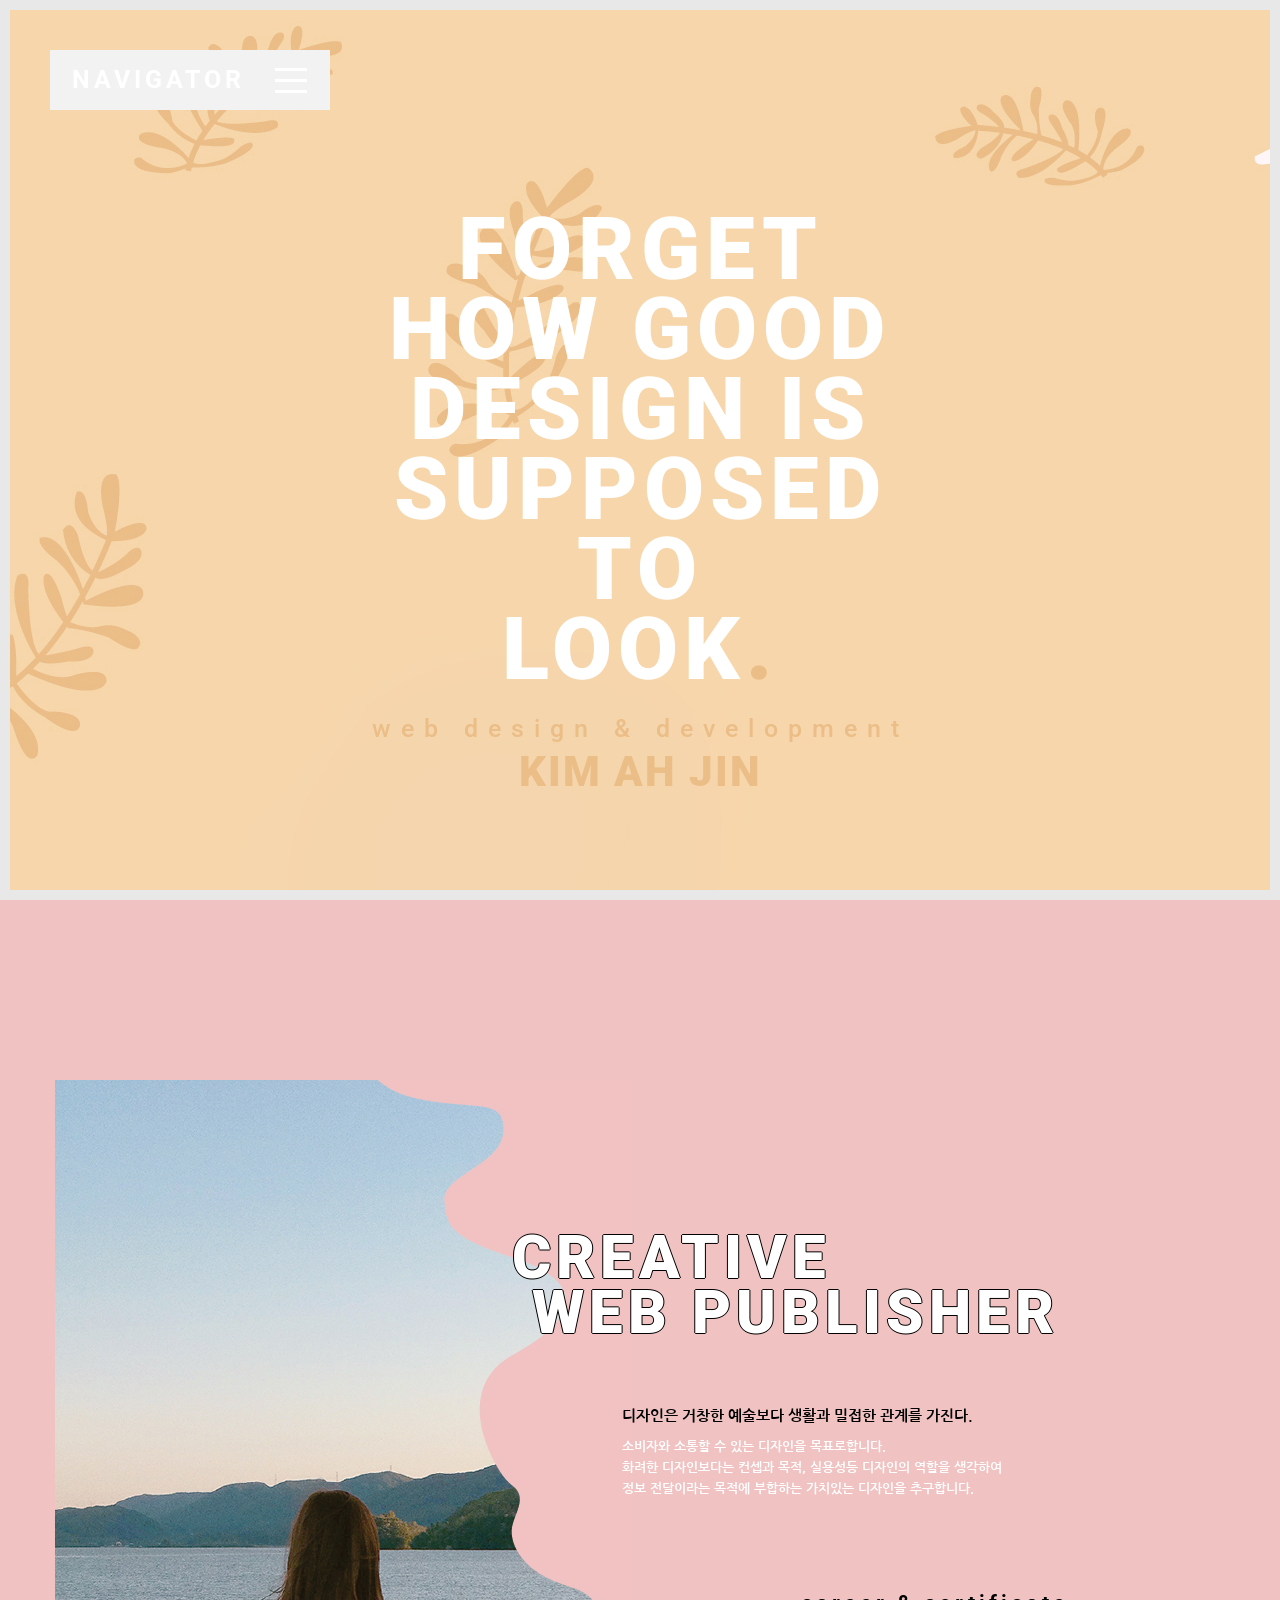
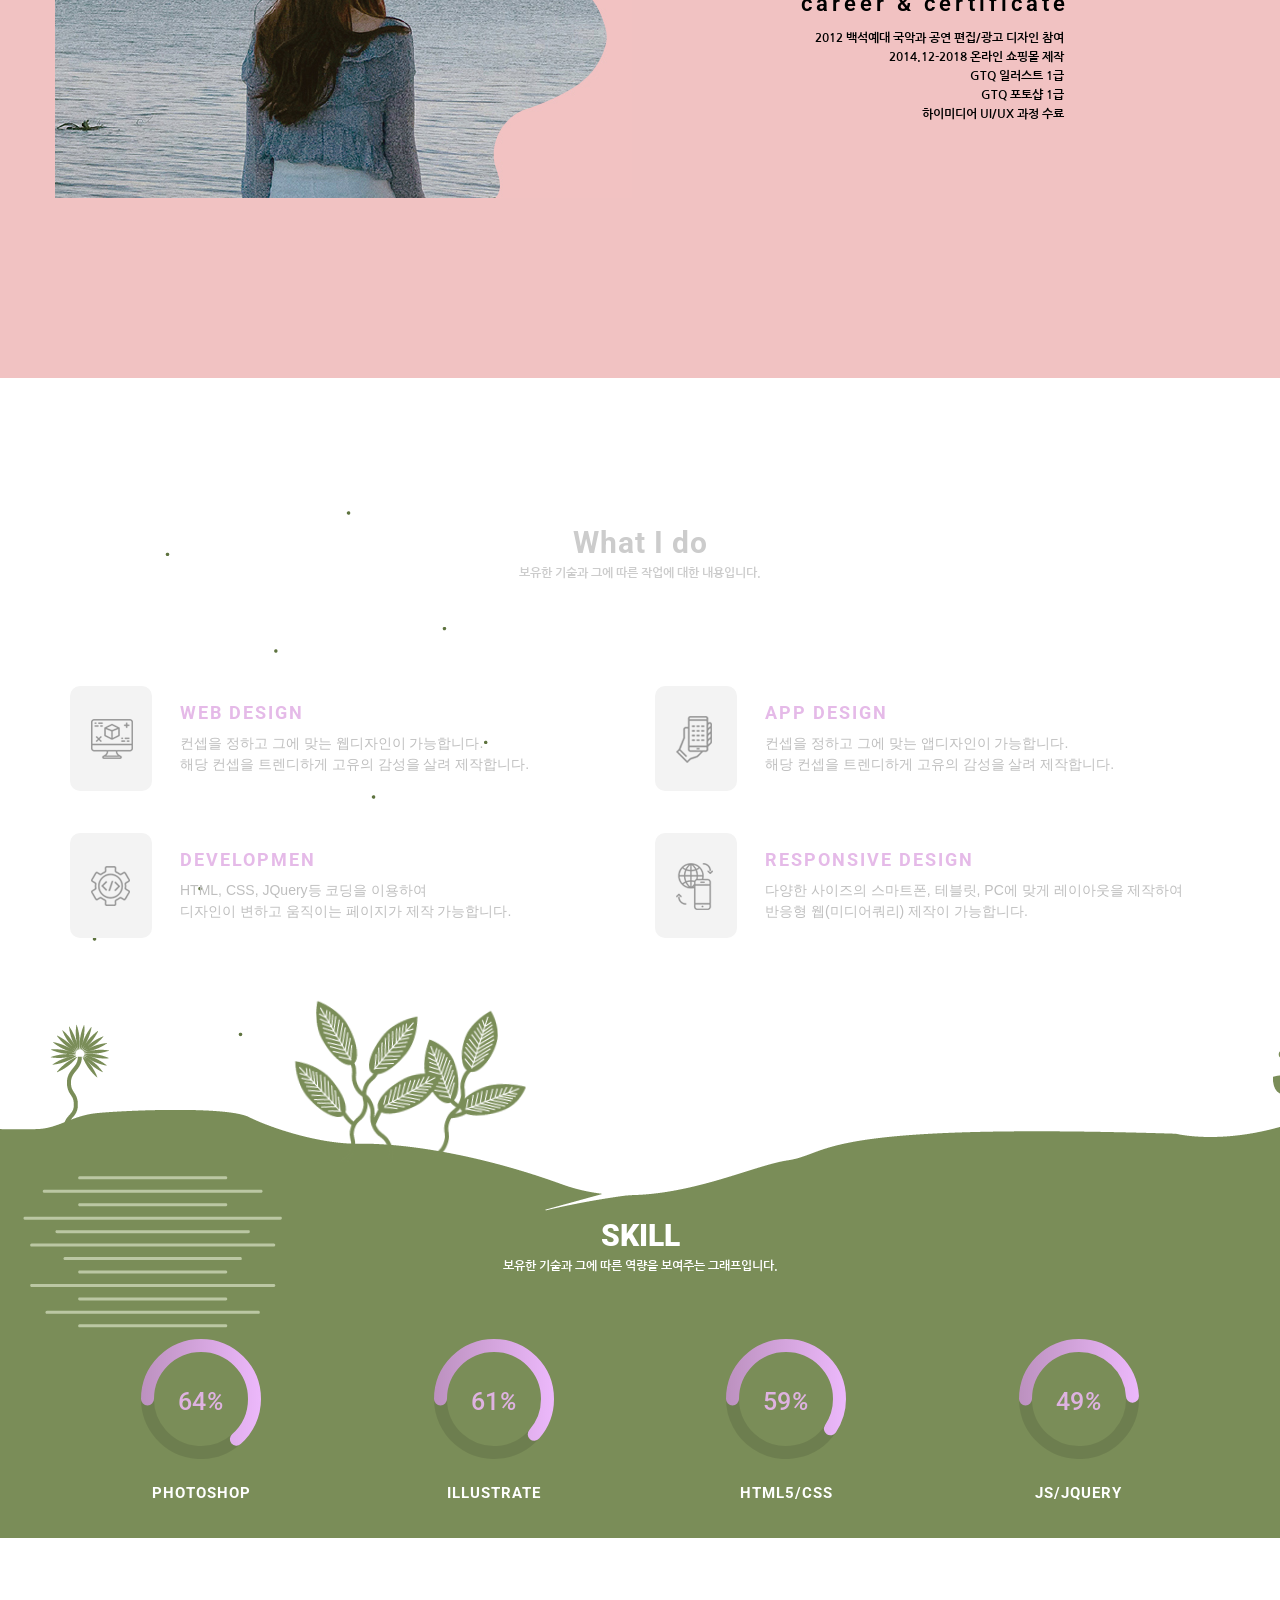
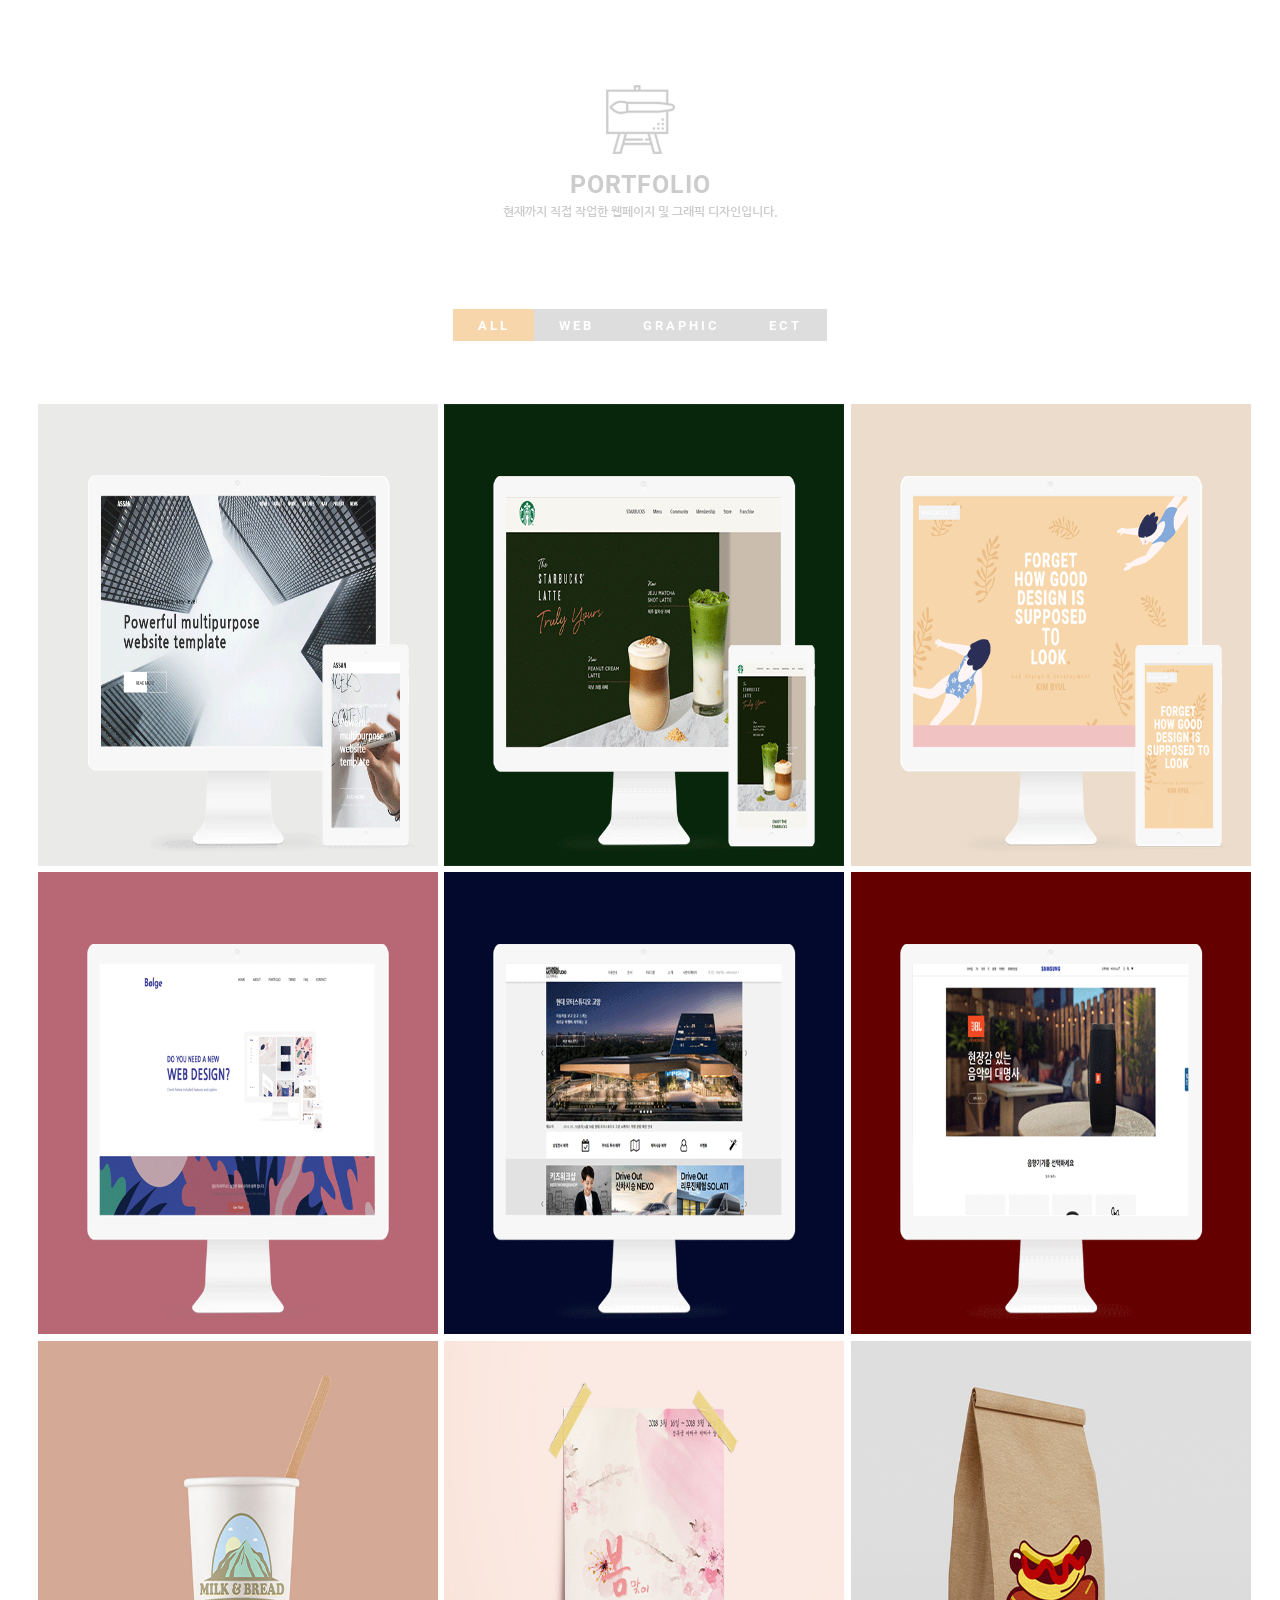
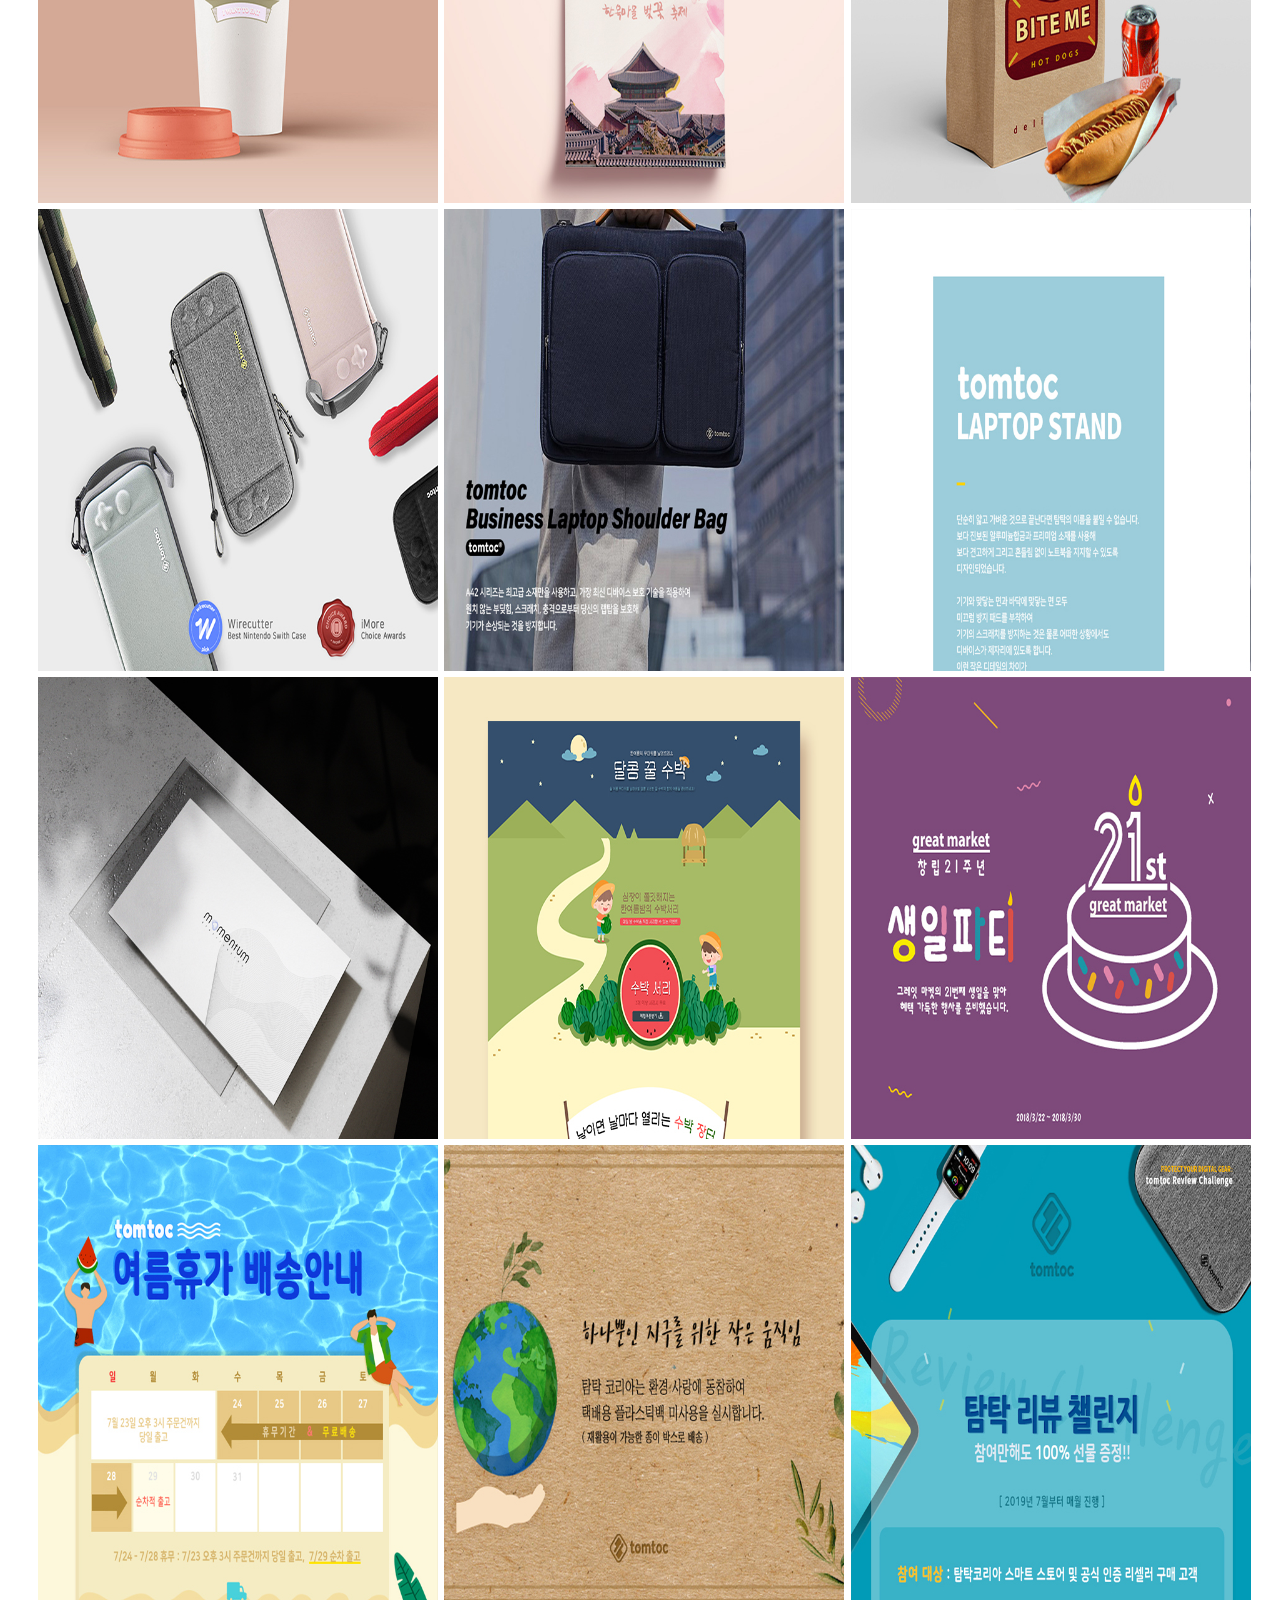
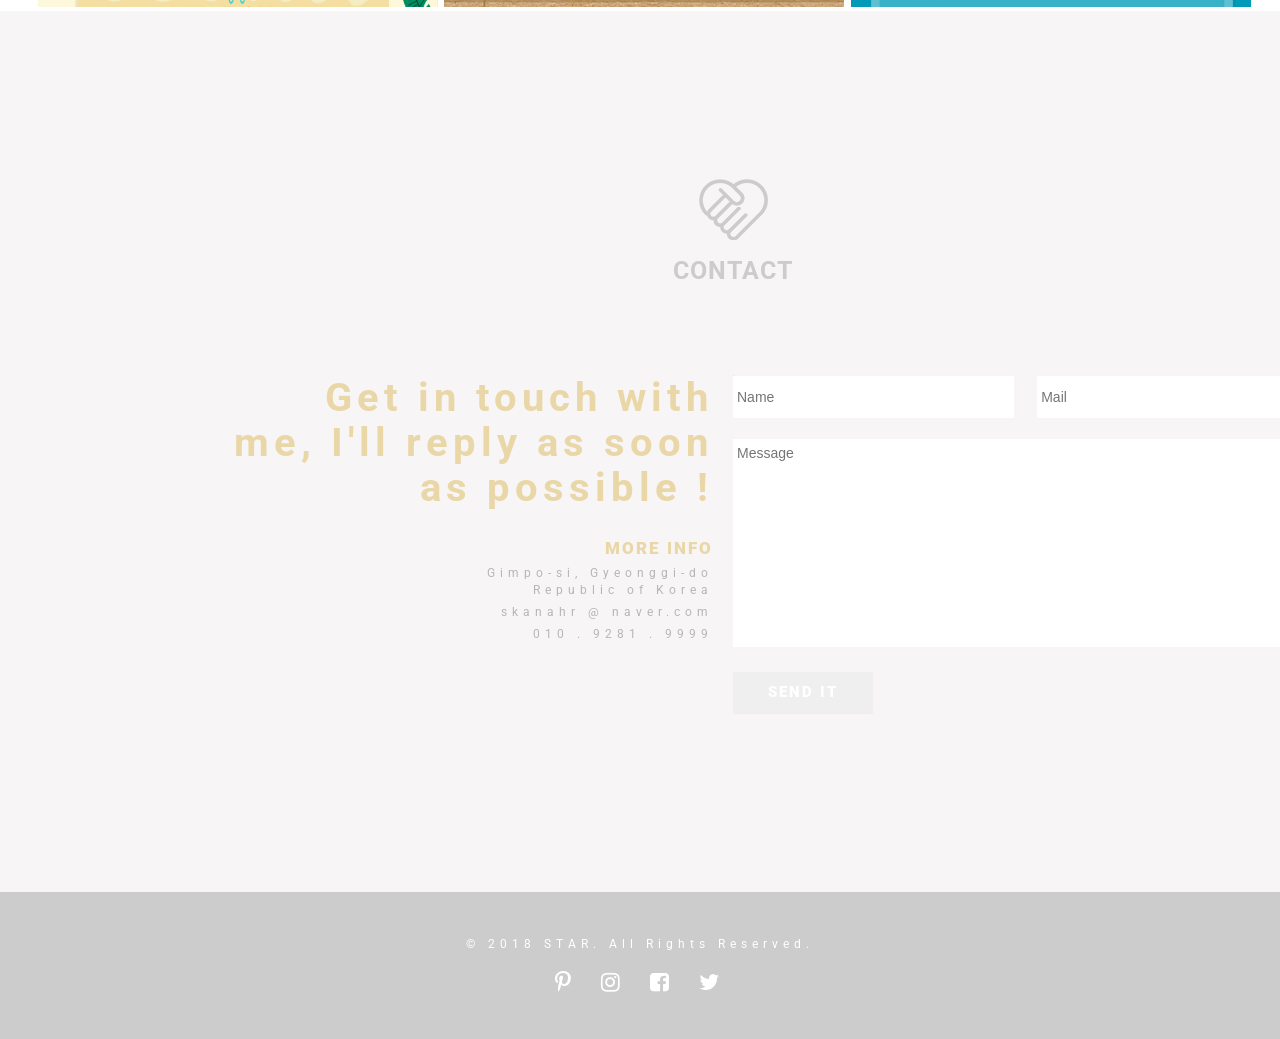
==== html/main.html @ da7d0bb7 "01 01" ====
<!DOCTYPE html>
<html lang="ko">
  <head>
    <meta charset="utf-8">
    <meta http-equiv="X-UA-Compatible" content="IE=edge">
    <meta name="viewport" content="width=device-width, initial-scale=1">

    <title>Kim Ah Jin portfolio</title>

    <!-- bootstrap CSS -->
    <link href="../css/bootstrap.min.css" rel="stylesheet">
    <!-- load cubeportfolio css file -->
    <link rel="stylesheet" href="../css/cubeportfolio.css">
    <!-- FONT awesome CSS -->
    <link rel="stylesheet" href="../css/font-awesome.min.css">
    <!-- Animate CSS -->
    <link rel="stylesheet" href="../css/animate.css">
    <!-- magnific-popup CSS -->
    <link rel="stylesheet" href="../css/magnific-popup.css">

    <!-- My CSS -->
    <link href="../css/main.css" rel="stylesheet">



    <!-- 하위 브라우저 지원 스크립트 -->
    <!--[if lt IE 9]>
      <script src="../js/html5shiv.min.js"></script>
      <script src="../js/respond.min.js"></script>
      <script src="../js/IE9.js">
    <![endif]-->
  </head>
  <body>

    <!-- Navi Area Start -->
    <div id="navi">
    <div class="navi-title">
      <h1><a href="#intro">NAVIGATOR</a></h1>

      <div class="mobile-btn">
        <span></span>
      </div>
    </div>

    <div class="gnb">
      <ul>
        <li><a href="#about">ABOUT</a></li>
        <li><a href="#whatido">WHAT I DO</a></li>
        <li><a href="#portfolio">PORTFOLIO</a></li>
        <li><a href="#contact">CONTACT</a></li>
      </ul>
    </div>
  </div>
    <!-- Navi Area End -->


    <!-- ::::::::::::                 ::::::::::: -->
    <!-- :::::::::::: Wrap Area Start ::::::::::: -->
    <!-- ::::::::::::                 ::::::::::: -->

    <div id="wrap">

      <!-- Intro Area Start -->
      <div id="intro">
        <div class="text">
          <h1>FORGET<br>HOW GOOD<br>DESIGN IS<br>SUPPOSED TO<br>LOOK<span>.</span></h1>
          <p>web design & development</p>
          <h3>KIM AH JIN</h3>
        </div>
        <div class="img1">
          <img src="../images/swim-2.png" alt="수영이미지2">
        </div>
        <div class="img2">
          <img src="../images/swim-1.png" alt="수영이미지1">
        </div>
      </div>
      <!-- Intro Area End -->

      <!-- about Area Start -->
      <div id="about">
        <div class="container">
         <!--  <div class="row">
            <div class="col-xs-12 title">

              <img src="../images/icon/i-about.png" alt="어바웃아이콘">
              <h2>ABOUT ME</h2>

            </div>
          </div>      -->

          <div class="row">
            <div class="col-xs-12">

              <div class="about-info clearfix">
                <div class="img">
                  <img src="../images/lg/profile-o.jpg" alt="프로필이미지"
                 data-sizes="l, m, s, xs"
                 data-srcset="
                  ../images/lg/profile-o.jpg,
                  ../images/md/profile-1.jpg,
                  ../images/md/profile-1.jpg,
                  ../images/xs/profile-1.jpg,
                ">
                </div>
                <div class="mobile-area">
                  <img src="../images/xs/profile-1.jpg" alt="프로필이미지">
                </div>

                <div class="text">

                  <div class="about-title wow fadeInDown" data-wow-delay="0.2s">
                    <h2>CREATIVE<br><span>WEB PUBLISHER</span></h2>
                  </div>
                  <div class="about-contents wow fadeInRight" data-wow-delay="0.2s">
                    <p>디자인은 거창한 예술보다 생활과 밀접한 관계를 가진다.</p>
                    <p>소비자와 소통할 수 있는 디자인을 목표로합니다.<br>
                    화려한 디자인보다는 컨셉과 목적, 실용성등 디자인의 역할을 생각하여<br>
                    정보 전달이라는 목적에 부합하는 가치있는 디자인을 추구합니다.</p>
                  </div>
                  <div class="about-list wow fadeInUp" data-wow-delay="0.2s">
                    <h3>career & certificate</h3>
                    <ul>
                      <li>2012 백석예대 국악과 공연 편집/광고 디자인 참여</li>
                      <li>2014.12-2018 온라인 쇼핑몰 제작</li>
                      <li>GTQ 일러스트 1급</li>
                      <li>GTQ 포토샵 1급</li>
                      <li>하이미디어 UI/UX 과정 수료</li>
                  </div>
                  </ul>
                </div>
              </div>

            </div>
          </div>
        </div>

      </div>
      <!-- About area End -->

      <!-- Whatido area Start -->
      <div id="whatido">
        <div class="container">
          <div class="row">
            <div class="col-xs-12 title">

              <!-- <img src="../images/icon/i-whatido.png" alt="왓아이두이모티콘"> -->
              <h2>What I do</h2>
              <p>보유한 기술과 그에 따른 작업에 대한 내용입니다.</p>

            </div>
          </div>

          <div class="row">
            <div class="col-sm-12 col-md-6 clearfix">
              <div class="list-img">
                <img src="../images/icon/i-web_off.png" alt="웹디자인">
              </div>
              <div class="list-content">
                <h2>WEB DESIGN</h2>
                <p>컨셉을 정하고 그에 맞는 웹디자인이 가능합니다.<br>
                  해당 컨셉을 트렌디하게 고유의 감성을 살려 제작합니다.</p>
              </div>
            </div>

            <div class="col-sm-12 col-md-6 clearfix">
              <div class="list-img">
                <img src="../images/icon/i-app_off.png" alt="앱디자인">
              </div>
              <div class="list-content">
                <h2>APP DESIGN</h2>
                <p>컨셉을 정하고 그에 맞는 앱디자인이 가능합니다.<br>
                  해당 컨셉을 트렌디하게 고유의 감성을 살려 제작합니다.</p>
              </div>
            </div>

            <div class="col-sm-12 col-md-6 clearfix">
              <div class="list-img">
                <img src="../images/icon/i-develop_off.png" alt="디벨럽">
              </div>
              <div class="list-content">
                <h2>DEVELOPMEN</h2>
                <p>HTML, CSS, JQuery등 코딩을 이용하여 <br>
                  디자인이 변하고 움직이는 페이지가 제작 가능합니다.</p>
              </div>
            </div>

            <div class="col-sm-12 col-md-6 clearfix">
              <div class="list-img">
                <img src="../images/icon/i-responsive_off.png" alt="반응형">
              </div>
              <div class="list-content">
                <h2>RESPONSIVE DESIGN</h2>
                <p>다양한 사이즈의 스마트폰, 테블릿, PC에 맞게 레이아웃을 제작하여<br>
                   반응형 웹(미디어쿼리) 제작이 가능합니다.</p>
              </div>
            </div>
          </div>



          <div class="row">
            <div class="col-xs-12 progress clearfix">

              <h1>SKILL</h1>
              <p>보유한 기술과 그에 따른 역량을 보여주는 그래프입니다.</p>

              <div class="won-progress wow fadeInUp" data-wow-delay="0.2s">
                <div class="one circle">
                  <strong></strong>
                </div>
                <h3>PHOTOSHOP</h3>
              </div>

              <div class="won-progress wow fadeInUp" data-wow-delay="0.4s">
                <div class="two circle">
                  <strong></strong>
                </div>
                <h3>ILLUSTRATE</h3>
              </div>

              <div class="won-progress wow fadeInUp" data-wow-delay="0.6s">
                <div class="three circle">
                  <strong></strong>
                </div>
                <h3>HTML5/CSS</h3>
              </div>

              <div class="won-progress wow fadeInUp" data-wow-delay="1s">
                <div class="four circle">
                  <strong></strong>
                </div>
                <h3>JS/JQUERY</h3>
              </div>

            </div>
          </div>

        </div><!-- Container area End -->

        <div class="leaf1">
          <img src="../images/leaf-1.png" alt="나뭇잎1">
        </div>
        <div class="leaf2">
          <img src="../images/leaf-2.png" alt="나뭇잎2">
        </div>

      </div>
      <!-- Whatido area End -->


      <!-- Intro Portfolio Start -->
      <div id="portfolio">
        <div class="container-fluid">

          <div class="row">
            <div class="col-xs-12 title">

              <img src="../images/icon/i-portfolio.png" alt="포트폴리오아이콘">
              <h2>PORTFOLIO</h2>
              <p>현재까지 직접 작업한 웹페이지 및 그래픽 디자인입니다.</p>

            </div>
          </div>

          <div class="row">
            <div class="col-xs-12">
               <!-- Gallery Menu -->
              <div class="gmenu">
                <ul>
                  <li><a href="#" id="m0">ALL</a></li>
                  <li><a href="#" id="m1">WEB</a></li>
                  <li><a href="#" id="m2">GRAPHIC</a></li>
                  <li><a href="#" id="m3">ECT</a></li>
                </ul>
              </div>

              <!-- Gallery -->
              <div class="grid" id="gallery">

                <div class="grid-item g1">
                  <img src="../images/lg/portfolio_web_1.gif" alt="포폴">
                  <div class="caption">
                    <a href="http://skanahr.dothome.co.kr/project6/">
                      <div>
                        <h2>ASSAN</h2>
                        <p>/ Responsive web</p>
                      </div>
                    </a>
                  </div>
                 </div>

                <div class="grid-item g2">
                  <img src="../images/lg/portfolio_web_2.gif" alt="포폴">
                  <div class="caption">
                    <a href="http://skanahr.dothome.co.kr/project5/">
                      <div>
                        <h2>STARBUCKS</h2>
                        <p>/ Responsive web</p>
                      </div>
                    </a>
                  </div>
                </div>

                <div class="grid-item g1">
                <img src="../images/lg/portfolio_web_3.gif" alt="포폴">
                  <div class="caption">
                    <a href="http://snsahr.dothome.co.kr/photofolio/">
                      <div>
                        <h2>MY PHOTOFOLIO</h2>
                        <p>/ web</p>
                      </div>
                    </a>
                  </div>
                </div>

                <div class="grid-item g2">
                  <img src="../images/lg/portfolio_web_4.gif" alt="포폴">
                  <div class="caption">
                    <a href="http://skanahr.dothome.co.kr/project4">
                      <div>
                        <h2>BOLGE</h2>
                        <p>/ web</p>
                      </div>
                    </a>
                  </div>
                </div>

                <div class="grid-item g2">
                  <img src="../images/lg/portfolio_web_5.gif" alt="포폴">
                  <div class="caption">
                    <a href="http://snsahr.dothome.co.kr/project1">
                      <div>
                        <h2>HYUNDAI MOTOR STUDIO</h2>
                        <p>/ web</p>
                      </div>
                    </a>
                  </div>
                </div>

                <div class="grid-item g2">
                  <img src="../images/lg/portfolio_web_6.gif" alt="포폴">
                  <div class="caption">
                    <a href="http://snsahr.dothome.co.kr/project2/">
                      <div>
                        <h2>SAMSUNG</h2>
                        <p>/ web</p>
                      </div>
                    </a>
                  </div>
                </div>

                <div class="grid-item g1">
                  <img src="../images/lg/portfolio-8.jpg" alt="포폴">
                  <div class="caption">
                    <a href="#popup1" class="popup-modal p1">
                      <div>
                        <h2>Project Title</h2>
                        <p>/ web</p>
                      </div>
                    </a>
                  </div>
                </div>

                <div class="grid-item g1">
                  <img src="../images/lg/portfolio-5.jpg" alt="포폴">
                  <div class="caption">
                    <a href="#popup2" class="popup-modal p2">
                      <div>
                        <h2>Project Title</h2>
                        <p>/ web</p>
                      </div>
                    </a>
                  </div>
                </div>

                <div class="grid-item g1">
                  <img src="../images/lg/portfolio-10.jpg" alt="포폴">
                  <div class="caption">
                    <a href="#popup3" class="popup-modal p3">
                      <div>
                        <h2>Project Title</h2>
                        <p>/ web</p>
                      </div>
                    </a>
                  </div>
                </div>

                <div class="grid-item g1">
                  <img src="../images/lg/portfolio-11.jpg" alt="포폴">
                  <div class="caption">
                    <a href="#popup4" class="popup-modal p4">
                      <div>
                        <h2>Project Title</h2>
                        <p>/ web</p>
                      </div>
                    </a>
                  </div>
                </div>

                <div class="grid-item g1">
                  <img src="../images/lg/portfolio-12.jpg" alt="포폴">
                  <div class="caption">
                    <a href="#popup5" class="popup-modal p5">
                      <div>
                        <h2>Project Title</h2>
                        <p>/ web</p>
                      </div>
                    </a>
                  </div>
                </div>

                <div class="grid-item g1">
                  <img src="../images/lg/portfolio-13.jpg" alt="포폴">
                  <div class="caption">
                    <a href="#popup6" class="popup-modal p6">
                      <div>
                        <h2>Project Title</h2>
                        <p>/ web</p>
                      </div>
                    </a>
                  </div>
                </div>

                <div class="grid-item g1">
                  <img src="../images/lg/portfolio-14.jpg" alt="포폴">
                  <div class="caption">
                    <a href="#popup7" class="popup-modal p7">
                      <div>
                        <h2>Project Title</h2>
                        <p>/ web</p>
                      </div>
                    </a>
                  </div>
                </div>

                <div class="grid-item g1">
                  <img src="../images/lg/portfolio-9.jpg" alt="포폴">
                  <div class="caption">
                    <a href="#popup8" class="popup-modal p8">
                      <div>
                        <h2>Project Title</h2>
                        <p>/ web</p>
                      </div>
                    </a>
                  </div>
                </div>

                <div class="grid-item g1">
                  <img src="../images/lg/portfolio-1.jpg" alt="포폴">
                  <div class="caption">
                    <a href="#popup9" class="popup-modal p9">
                      <div>
                        <h2>Project Title</h2>
                        <p>/ web</p>
                      </div>
                    </a>
                  </div>
                </div>

                <div class="grid-item g1">
                  <img src="../images/lg/portfolio-15.jpg" alt="포폴">
                  <div class="caption">
                    <a href="#popup10" class="popup-modal p10">
                      <div>
                        <h2>Project Title</h2>
                        <p>/ web</p>
                      </div>
                    </a>
                  </div>
                </div>

                <div class="grid-item g1">
                  <img src="../images/lg/portfolio-16.jpg" alt="포폴">
                  <div class="caption">
                    <a href="#popup11" class="popup-modal p11">
                      <div>
                        <h2>Project Title</h2>
                        <p>/ web</p>
                      </div>
                    </a>
                  </div>
                </div>

                <div class="grid-item g1">
                  <img src="../images/lg/portfolio-17.jpg" alt="포폴">
                  <div class="caption">
                    <a href="#popup12" class="popup-modal p12">
                      <div>
                        <h2>Project Title</h2>
                        <p>/ web</p>
                      </div>
                    </a>
                  </div>
                </div>

            </div><!-- gallery area end -->
          </div><!-- col-xs-12 area end -->
        </div><!-- Row area end -->
      </div><!-- container-fluid area end -->
    </div><!-- Protfolio area end -->


      <!-- Intro Contact Start -->
      <div id="contact">
        <div class="container">
          <div class="row">
            <div class="col-xs-12 title">
              <img src="../images/icon/i-contact.png" alt="컨텍아이콘">
              <h2>CONTACT</h2>
            </div>
          </div>

          <div class="row">
            <div class="col-sm-12 col-md-6 info-text clearfix">
              <h2>Get in touch with<br>me, I'll reply as soon<br>as possible !</h2>
              <h3>MORE INFO</h3>
              <ul>
                <li>Gimpo-si, Gyeonggi-do<br>Republic of Korea</li>
                <li>skanahr @ naver.com</li>
                <li>010  .  9281   .  9999</li>
              </ul>
            </div>

            <div class="col-sm-12 col-md-6 info-form clearfix">

                <form action="" method="get">

                  <fieldset>
                    <legend class="screen-hidden">Message Form</legend>
                    <ul>

                      <li class="clearfix">
                        <div>
                          <input type="text" id="t1" name="name" placeholder="Name">
                        </div>
                        <div>
                          <input type="text" id="t2" name="mail" placeholder="Mail">
                        </div>
                      </li>

                      <li>
                        <textarea name="msg" id="t4" cols="30" rows="10" placeholder="Message"></textarea>
                      </li>

                    </ul>
                  </fieldset>

                  <p>
                    <input type="submit" value="SEND IT" id="submit_btn" class="btn">
                  </p>

                </form>

            </div>
          </div>
        </div>
      </div>
      <!-- Contact Area End -->


      <!-- Footer Area Start -->
      <div id="footer">
        <div class="container clearfix">
          <div class="copy">
            <p>&copy; 2018 STAR. All Rights Reserved.</p>
          </div>
          <div class="icon">
            <ul>
              <li><a href="#"><i class="fa fa-pinterest-p"></i></a></li>
              <li><a href="#"><i class="fa fa-instagram"></i></a></li>
              <li><a href="#"><i class="fa fa-facebook-square"></i></a></li>
              <li><a href="#"><i class="fa fa-twitter"></i></a></li>
            </ul>
          </div>
        </div>
      </div>
      <!-- Footer Area End -->



    </div> <!-- Wrap Area End -->


    <!-- Modal Popup Area Start -->
    <div id="popup1" class="white-popup mfp-hide">
      <div>
        <img src="../images/logo-milkandbread.jpg" alt="포폴">
      </div>
    </div>

    <div id="popup2" class="white-popup mfp-hide">
      <div>
        <img src="../images/poster-blossom.jpg" alt="포폴">
      </div>
    </div>

    <div id="popup3" class="white-popup mfp-hide">
      <div>
        <img src="../images/logo-biteme.jpg" alt="포폴">
      </div>
    </div>

    <div id="popup4" class="white-popup mfp-hide">
      <div>
        <img src="../images/strap_d.jpg" alt="포폴">
      </div>
    </div>

    <div id="popup5" class="white-popup mfp-hide">
      <div>
        <img src="../images/A42_DARKBLUE_DETAIL.jpg" alt="포폴">
      </div>
    </div>

    <div id="popup6" class="white-popup mfp-hide">
      <div>
        <img src="../images/B4_DETAIL.jpg" alt="포폴">
      </div>
    </div>

    <div id="popup7" class="white-popup mfp-hide">
      <div>
        <img src="../images/logo-momentumjpg.jpg" alt="포폴">
      </div>
    </div>

    <div id="popup8" class="white-popup mfp-hide">
      <div>
        <img src="../images/수박2.jpg" alt="포폴">
      </div>
    </div>

    <div id="popup9" class="white-popup mfp-hide">
      <div>
        <img src="../images/마켓.jpg" alt="포폴">
      </div>
    </div>

    <div id="popup10" class="white-popup mfp-hide">
      <div>
        <img src="../images/여름휴가_pc.jpg" alt="포폴">
      </div>
    </div>

    <div id="popup11" class="white-popup mfp-hide">
      <div>
        <img src="../images/환경보호2.jpg" alt="포폴">
      </div>
    </div>

    <div id="popup12" class="white-popup mfp-hide">
      <div>
        <img src="../images/sns후기_이벤트_큰사이즈.jpg" alt="포폴">
      </div>
    </div>

    <!-- Modal Popup Area End -->


    <!-- jQuery 호출 -->

    <script src="../js/jquery-1.9.1.min.js"></script>
    <script src="../js/rollOver.js"></script>
    <script src="../js/radialIndicator.js"></script>
    <script src="../js/wow.min.js"></script>
    <script src="../js/sticky.js"></script>
    <script src="../js/jquery.magnific-popup.min.js"></script>
    <script src="../js/isotope.pkgd.min.js"></script>
    <script src="../js/responsiveimages.js"></script>
    <script src="../js/jquery.waypoints.min.js"></script>
    <script src="../js/circle-progress.js"></script>


    <!-- My JS -->
    <script src="../js/main.js"></script>


  </body>
</html>
---- css/main.css ----
@charset "utf-8";

@import url(reset.css);

body{ overflow-x: hidden; }

/* ********************* 레이아웃 선언 시작  ******************* */
#wrap{ width: 100%; height: 100vh; position: relative;}
#wrap:after{
	content: ''; display: block; width: 100%; height: 100%;
	position: fixed; top: 0; left: 0; z-index: 10;
	border: 10px solid #E8E8E8;
}
#wrap>div{ width: 100%; }

#intro{
	height: 100vh;
	overflow: hidden;
	position: relative;
	background-image: url(../images/bg1.jpg);
}
#about{
	/*padding: 130px 0 231px 0;*/
	padding: 180px 0;
	background-color: #f1c2c2;
}
#whatido{
	padding-top: 147px;
	position: relative;
}
#portfolio{
	padding-top: 147px;
	position: relative;
	z-index: 30;
}
#contact{
	padding: 168px 148px;
/*	height: 840px;*/
	background-color: #f7f5f6;
}
#footer{
	padding-top: 44px;
	height: 147px;
	background-color: #ccc;
}


/* ********************* 공통 영역 선언 시작  ****************** */
input{ outline: none }
textarea{ outline: none }

.act{
	background-color: #f7d6ab !important;
	color: #8F9090 !important;
 }



/* ********************* 개별 영역 선언 시작  ****************** */
/* ********** Navi Area Start ********** */

#navi{
	z-index: 100;
	width: 280px; height: 60px;
	position: fixed; left: 50px; top: 50px;
}

/* Navi Title */
#navi .navi-title{
	width: 280px; height: 60px;
	text-indent: 22px;
	background-color: #f2f2f2; color: #fff;
	position: relative; z-index: 10;
}
#navi .navi-title h1 a{
	text-decoration: none;
	color: #fff;
	letter-spacing: 4px;
	font: 700 2.5rem/60px "Roboto",sans-serif;
}
#navi .navi-title .mobile-btn{
	width: 40px; height: 40px; background-color: #f2f2f2;
	position: absolute; right: 15px; top: 9px;
	cursor: pointer;
	transition: all ease 0.3s;
}
#navi .navi-title .mobile-btn span{
	display: block; width: 80%; height: 3px;
	position: relative; top: 50%; left: 0;
	background-color: #fff;
}

#navi .navi-title .mobile-btn span:before,
#navi .navi-title .mobile-btn span:after{
	position: absolute; left: 0;
	content:''; display: block; width: 100%; height: 3px;
	background-color: #fff;
}
#navi .navi-title .mobile-btn span:before{top: -11px;}
#navi .navi-title .mobile-btn span:after{bottom: -11px;}


/* Navi Menu */
#navi .gnb{
	width: 100%; background-color: #f2f2f2;
	position: absolute; left: 0; top: 55px;
	padding: 0 20px 30px;
	display: none;
}
#navi .gnb li{ width: 100%; height: 30px; padding: 25px 23px 0; font-size: 1em; }
#navi .gnb li a{
	display: block; width: 100%; height: 30px; line-height: 30px;
	color: #D1D1D1; text-align: right;
	letter-spacing: 3px;
	font: 700 1em "Roboto",sans-serif;
}
#navi .gnb li a:hover{}

/* Navi Menu Toggle Class */
.navi-act{
	transform: rotate(90deg);
}



/* ********** Intro Area Start ********** */
.img1{
	position: absolute; left: 0; bottom: 0;
	animation: test 5s infinite forwards;
}

.img2{
	position: absolute; right: 0; top: 0;
	animation: test 5s infinite forwards;
}

@keyframes test{
	0%{
		transform: rotate(-3deg)
	}
	25%{
		transform: rotate(3deg)
	}
	50%{
		transform: rotate(-3deg)
	}
	75%{
		transform: rotate(3deg)
	}
	100%{
		transform: rotate(-3deg);
	}
}

#intro .text{
	width: 615px; height: 483px;
	text-align: center;
	position: absolute; left: 50%; top: 50%;
	margin-left: -307.5px;
	margin-top: -241.5px;
}

#intro .text h1{
	letter-spacing: 6px;
	color: #fff;
	font: 900 6.2em/80px Roboto,sans-serif;
	margin-bottom: 25px;
}
#intro .text h1 span{ color: #ebbd87; }
#intro .text p{
	letter-spacing: 10px;
	color: #ebbd87;
	font: 500 1.8em roboto,sans-serif;
	margin-bottom: 4px;
}
#intro .text h3{
	letter-spacing: 2px;
	color: #ebbd87;
	font: 900 3em roboto,sans-serif;
}

/* ********** About Area Start ********** */
#about .mobile-area{display: none;}
#about .title{
	text-align: center;
}
#about .title img{
 margin-bottom: 16px;
}
#about .title h2{
	letter-spacing: 1px;
	font: bold 2rem roboto,sans-serif;
	color: #ccc;
	margin-bottom: 105px;
}
#about .about-info{
	margin: auto;
}

#about .img{
 width: 577px; height: 718px;
 float: left;
}
#about .img img{ width: 100%; height: 100%; }

#about .text{
	width: 482px; height: 378px; padding-top: 150px;
	margin-left: -50px;
	float: left;
}

#about .text h2{
	width: 550px; height: 105px;
	position: relative; left: -70px;
	margin-bottom: 50px;
	color: #fff;
	letter-spacing: 5px;
	font: 900 6rem/55px roboto,sans-serif;
	text-shadow: -1px 0 black, 0 1px black, 1px 0 black, 0 -1px black;
}
#about .text h2 span{padding-left: 20px;}

#about .text .about-contents{
	margin-left: 20px;
	margin-bottom: 20px;
	padding: 20px;
	/*box-shadow: 8px 8px  #E4E4E4;*/
}



#about .text p:first-child{
	color: #000;
	font: 700 1.5rem/21px "Nanum Gothic", sans-serif;
}
#about .text p{
	color: #fff;
	font: 700 1.3rem/21px "Nanum Gothic", sans-serif;
}
#about .text p+p{
	margin-bottom: 50px;
}

#about .text h3{
	margin-right: -5px;
	letter-spacing: 4px;
	text-align: right;
	color: #000;
	font: 600 2.2rem/30px roboto,sans-serif;
	margin-bottom: 10px;
}
#about .text li{
	color: #000;
	text-align: right;
	font: bold 1.2rem/19px "Nanum Gothic", sans-serif;
}


/* ********** What i do Area Start ********** */
#whatido{
	background: url(../images/bg7-1.png) 0 bottom no-repeat;
}

#whatido .container>.row:nth-child(2){
	position: relative; z-index: 30;
}
#whatido .container>.row:nth-child(2) .col-md-6{
	padding: 0 15px;
}


#whatido .title{
	text-align: center;
}
#whatido .title img{
 margin-bottom: 16px;
}
#whatido .title h2{
	letter-spacing: 1px;
	font: bold 3rem roboto,sans-serif;
	color: #ccc;
}
#whatido .title p{
	color: #ccc;
	font: 700 1.2rem/26px "Nanum Gothic", sans-serif;
	margin-bottom: 100px;
}

#whatido .list-img,
#whatido .list-content{
	float: left;
}

#whatido .col-md-6:nth-child(1),
#whatido .col-md-6:nth-child(2){
	margin-bottom: 42px;
}

#whatido .col-md-6 .list-img{
	width: 82px; height: 105px;
	background-color: #F3F3F3;
	padding-left: 21px; line-height: 105px;
	position: relative;
	border-radius: 10px;

	-webkit-transition: all ease 0.6s;
	-moz-transition: all ease 0.6s;
	-o-transition: all ease 0.6s;
	transition: all ease 0.6s;
}
#whatido .col-md-6 .list-img:hover{
 width: 100%;
}

#whatido .list-content{
	width: 460px; height: 105px;
	padding-top: 16px;
	position: absolute; right: 0; top: 0;
	color: #bfbfbf;
}
#whatido .list-content h2{
	font: 700 1.8rem roboto,sans-serif;
	color: #E5BAE8;
	margin-bottom: 10px;
	letter-spacing: 2px;
}

/*프로그래스*/
#whatido .progress{
	padding-top: 280px;
	width: 100%; height: 600px;
	background:transparent;
	-webkit-box-shadow: none;
  box-shadow: none;
  display: inline-block;
  text-align: center;
}
#whatido .progress>div{
	width: 25%;
	float: left;
	margin: auto;
}
#whatido .progress h1{
	color: #fff;
	font: 900 3rem "roboto",sans-serif;
  text-align: center;
}

#whatido .progress p{
	color: #fff;
	font: 700 1.2rem/26px "Nanum Gothic", sans-serif;
	text-align: center;
	margin-bottom: 60px;
}
#whatido .progress h3{
	margin-top: 20px;
	color: #fff;
	font: 700 1.5rem "roboto",sans-serif;
	letter-spacing: 1px;
  text-align: center;
}
#whatido .progress .circle { position: relative; }
#whatido .progress .circle strong{
	color: #DEB2E1;
	font: 500 2.5rem "roboto",sans-serif;
  display: inline-block;
  width: 100px; height: 42px; text-align: center;
  line-height: 42px;
  position: absolute; left: 50%; top: 50%;
  margin-left: -50px; margin-top: -21px;
}




/* Background Leaf Animation */
#whatido .leaf1{
	position: absolute; bottom: 380px; left: 300px;
	animation: wind 5s infinite forwards;
	transform-origin: bottom center;
}
#whatido .leaf2{
	position: absolute; bottom: 480px; right: 50px;
	animation: wind 5s infinite forwards;
	transform-origin: bottom center;
}

@keyframes wind{
	0%{
		transform: rotate(-3deg)
	}
	25%{
		transform: rotate(3deg)
	}
	50%{
		transform: rotate(-3deg)
	}
	75%{
		transform: rotate(3deg)
	}
	100%{
		transform: rotate(-3deg);
	}
}


/* ********** Portfolio Start ********** */
/*포폴 타이틀*/
#portfolio .title{
	text-align: center;
}

#portfolio .title img{
 margin-bottom: 16px;
}

#portfolio .title h2{
	letter-spacing: 1px;
	font: bold 2.5rem roboto,sans-serif;
	color: #ccc;
}
#portfolio .title p{
	color: #ccc;
	font: 700 1.2rem/26px "Nanum Gothic", sans-serif;
	margin-bottom: 84px;
}

/* 포폴메뉴 */


#portfolio .gmenu{
	text-align: center;
	width: 100%; height: 42px;
	margin-bottom: 50px;
}
#portfolio .gmenu ul{
	padding: 0;
}

#portfolio .gmenu li{
	display: inline-block;
	background-color: #DEDDDD;
	padding: 6px 25px;
	cursor: pointer;
	margin-left: -5px;
	z-index: 100;
}
#portfolio .gmenu li:nth-child(1){margin: 0;}
#portfolio .gmenu li a{
	text-decoration: none;
	color: #fff;
	letter-spacing: 3px;
	font: 700 1.3rem "roboto",sans-serif;
}

/* 포폴갤러리 */
#portfolio #gallery{
	width: 100%;
	left: 20px;
}
#portfolio #gallery .grid-item{
	width: 32%; height: 462px;
	margin: 0.25%;
}
#portfolio #gallery .grid-item>img{
	width: 100%; height: 100%;
}

/*갤러리 hover*/
#portfolio #gallery .caption{
	width: 100%; height: 100%;
	background-color: rgba(0,0,0,0.3);
	background-size: cover;
	position: absolute; left: 0; top: 0;
	color:#fff;
	opacity: 0;
	-webkit-transition: all .2s ease-in-out;
	-moz-transition: all .2s ease-in-out;
	-o-transition: all .2s ease-in-out;
	transition: all .2s ease-in-out;
}
#portfolio #gallery .caption:hover{
	opacity: 1;
}



/* 커지는 HOVER 효과 */
/*#portfolio #gallery .grid-item>img{
	-webkit-transition: all ease 0.6s;
  -moz-transition: all ease 0.6s;
  -o-transition: all ease 0.6s;
  transition: all ease 0.6s;
}

#portfolio #gallery .grid-item:hover>img{
  -webkit-transform: scale(1.2);
  -moz-transform: scale(1.2);
  -o-transform: scale(1.2);
  transform: scale(1.2);
}*/

#portfolio #gallery .caption a{
	display: block; width: 100%; height: 100%;
	text-decoration: none; color: #fff; position: relative;
}
#portfolio #gallery .caption div{
	width: 100%; height: 70px; padding: 20px;
	position: absolute; left: 0; bottom: 20px;
}

#portfolio #gallery .caption h2{
	letter-spacing: 3px;
	font: 700 3rem "Roboto",sans-serif;
}

#portfolio #gallery .caption p{
	font: 400 1.5rem "Roboto",sans-serif;
	color: #F6EDC0;
}


/* Popup Contents */

.white-popup{
	width: 60%; padding: 3%; margin: auto;
	background-color: #fff;
	color:#2d2d2d;
	position: relative;
}
.white-popup img{
	width: 100%;
}


.white-popup h2{
	font-size: 25px; margin-bottom: 20px;
	width: 100%;

}
.white-popup h2+p{width: 50%; margin-bottom: 30px; }
.white-popup p>a{
	font-size: 16px; color: #c30;
	font-weight: bold;
}

.white-popup p>a:hover{color: #c00;}



/*#portfolio #filters-container{
	text-align: center;
	margin-bottom: 42px;
}
#portfolio #filters-container .cbp-filter-item{
	background-color: #DEDDDD;
	display: inline-block;
	padding: 6px 25px;
	color: #fff;
	letter-spacing: 3px;
	font: 700 1.3rem "roboto",sans-serif;
	cursor: pointer;
}
#portfolio #filters-container>div{margin-left: -5px;}
#portfolio #filters-container>div:nth-child(1){margin: 0;}

.act{
	background-color: #f7d6ab !important;
	color: #8F9090 !important;
 }

#portfolio .cbp-item a{
	width: 100%; height: 100%;
}
*/

/* ********** Contact Start ********** */
#contact{
}
#contact .title{
	text-align: center;
	float: left;
}
#contact .title img{
 margin-bottom: 16px;
}
#contact .title h2{
	letter-spacing: 1px;
	font: bold 2.5rem roboto,sans-serif;
	color: #ccc;
	margin-bottom: 90px;
}

#contact .info-text{
	text-align: right;
	padding-right: 20px;
}

#contact .info-text h2{
	letter-spacing: 5px;
	font: bold 4rem/45px roboto,sans-serif;
	color: #e9d7a8;
	margin-bottom: 30px;
}

#contact .info-text h3{
	color: #e9d7a8;
	letter-spacing: 2px;
	font: 900 1.7rem/17px roboto,sans-serif;
	margin-bottom: 8px;
}
#contact .info-text li{
	color: #b6b6b6;
	letter-spacing: 5px;
	font: 400 1.2rem/17px roboto,sans-serif;
	margin-bottom: 5px;
}

#contact .info-form form ul{
	padding: 0px;
}

#contact .info-form form .clearfix>div{
	width: 48%;
}
#contact .info-form form .clearfix>div input{
	width: 100%;
	height: 42px;
	margin-bottom: 21px;
	border: 2px solid #fff;
	border-radius: 0;
}
#contact .info-form form .clearfix>div input:focus{
	border-color: #e9d7a8;
}

#contact .info-form form .clearfix>div:first-child{
	float: left;
}
#contact .info-form form .clearfix>div:last-child{
	float: right;
}

#contact .info-form form textarea{
	width: 100%;
	border: 2px solid #fff;
	outline-color: #FB6868;
	margin-bottom: 10px;
}
#contact .info-form form textarea:focus{
	border-color: #e9d7a8;
}

#contact .info-form form>p input{
	width: 140px; height: 42px; font-size: 0.8em;
	border: 0; padding: 0;
	border-radius: 0;
}
#contact .info-form .btn{
	letter-spacing: 2px;
	color: #fff;
	font: 900 1.5rem/17px roboto,sans-serif;
}
#contact .info-form .btn:hover{
	background-color: #e9d7a8;
}

/* ********** Footer Area Start ********** */
#footer p{
	text-align: center;
	margin-bottom: 18px;
	color: #fff;
	letter-spacing: 5px;
	font: 400 1.2rem/17px roboto,sans-serif;
}

#footer .icon{
	width: 250px;
	margin: auto;
}
#footer ul li {
	text-align: center;
	float: left;
	font: 2.2rem/21px Arial,sans-serif;
	letter-spacing: 30px;
}
#footer ul li a{
	color: #fff;

}





/* *************** Media Query Area Start **************** */
@media all and (max-width:1878px){
	#intro{
	background-image: url(../images/bg-1778.jpg);
}
	#intro .img1, #intro .img2{
		display: none;
	}

}

@media all and (max-width:1778px){
	#whatido .leaf2{
		display: none;
	}

}



@media all and (max-width:1199px){

	#about .about-info{
		width: 100%;
	}

	#about .img{
	 width: 450px; height: 560px;
	 float: left;
	}
	#about .img img{ width: 100%; height: 100%; }

	#about .text{
		width: 450px; height: 378px; padding-top: 50px;
		margin-left: -50px;
		float: left;
	}


	#whatido .list-content{
		width: 75%;
	}
	#whatido .progress{
		width: 100%
		margin: auto;
		padding-left: 33px;
	}
	#whatido .progress>div{
		margin-right: 128px;
	}
	#contact .info-text h2{
		letter-spacing: 3px;
	}
}



/* ********** Desktop Area Start ********** */
@media all and (max-width: 1024px){
	#intro{
		height: 100vh;
		padding-top: 120px;
	}

	#intro .text p{
		letter-spacing: 7px;
		color: #ebbd87;
		font: 500 1.8em roboto,sans-serif;
		margin-bottom: 4px;
	}
	#intro .text h3{
			letter-spacing: 2px;
			color: #ebbd87;
			font: 900 3em roboto,sans-serif;
	}

	#about .about-info{
		width: 100%;
	}

	#about .img{
	 width: 450px; height: 560px;
	 float: left;
	}
	#about .img img{ width: 100%; height: 100%; }

	#about .text{
		width: 450px; height: 378px; padding-top: 50px;
		margin-left: -50px;
		float: left;
	}

	#whatido .progress>div{
		width: 25%;
		margin: auto;
	}

	#portfolio #gallery{
		left: 0; padding: 0;
	}

	#portfolio #gallery .grid-item{
		width: 49%; height: auto;
	}

	#contact{
		padding: 168px 0px;
	}
}


/* ********** Tablet And Desktop Area Start ********** */
@media all and (max-width: 991px){

/*모르겠어요*/
/*모르겠어요*/
/*모르겠어요*/
/*모르겠어요*/
/*모르겠어요*/
	#container{
		width: 100%;
		border: 1px solid #000;
	}
/*모르겠어요*/
/*모르겠어요*/
/*모르겠어요*/
/*모르겠어요*/
/*모르겠어요*/

	#intro{ padding: 190px 100px; }

	#intro .text p{
		letter-spacing: 7px;
		color: #ebbd87;
		font: 500 1.8em roboto,sans-serif;
		margin-bottom: 4px;
	}
	#intro .text h3{
		letter-spacing: 2px;
		color: #ebbd87;
		font: 900 3em roboto,sans-serif;
	}


	#about .about-info{
		width: 100%; height: 560px;
		margin-left: -20px;
	}
	#about .img{
		width: 450px; height: 560px;
	}
	#about .img img{display: block;}
	#about .text{
		margin-left: -1000px;
		float: right;
		width: 417px;
	}
	#about .text p+p{
	margin-bottom: 0px;
}

	#whatido .row:nth-child(2){
		width: 80%; margin: auto;
	}

	#whatido .col-sm-12:nth-child(3){
		margin-bottom: 42px;
	}

	#whatido .progress>div{
		width: 25%;
	}


	#portfolio #gallery .grid-item{
		width: 50%; height: auto;
	}

	#contact .info-text{
		width: 50%;

	}
	#contact .info-form{
		width: 50%;
	}


}


/* ********** Tablet Area Start ********** */
@media all and (max-width: 767px){


	#intro .text h1{
	width: 100%;
	letter-spacing: 4px;
	color: #fff;
	font: 900 8rem/75px Roboto,sans-serif;
	margin-bottom: 60px;
	}

	#intro .img1, #intro .img2{
		display: none;
	}


	#about .about-info{
		margin: 0;
		width: 100%; height: 100%;
	}

	#about .about-info .img{
		margin: auto;
		width: 450px; height: 560px;
		float: none;
		margin-bottom: 50px;
	}

	#about .text .about-contents{
		width: 100%;
		margin: 0;
		padding: 0;
		margin-bottom: 40px;
	}
	#about .about-info .text{
		margin: 0;
		width: 100%;
		padding: 0;
		text-align: center;
		float: none;
	}
	#about .about-info .text h2{
		width: 100%;
		position: relative;
		left: 0;
	}

	#about .about-info .text ul{
		padding-left: 0;
	}
	#about .about-info .text ul li{
		text-align: center;
	}
	#about .about-info .text h3{
		margin: 0;
		text-align: center;
	}

	#whatido .row:nth-child(2){
		width: 65%; margin: auto;
	}

	#portfolio #gallery{
		left: 0; padding: 0;
	}

	#portfolio #gallery .grid-item{
		width: 100%; height: auto;
	}


	#contact .row{
		margin: auto;
	}
	#contact .col-sm-12{
		margin: auto;
	}



	#contact .info-text{
		width: 90%;
		padding: 0;
		margin-bottom: 50px;
	}
	#contact .info-form{
		width: 90%;
	}


}



/* ********** Mobile Area Start ********** */
@media all and (max-width: 479px){

	#navi{
		z-index: 100;
		width: 280px; height: 60px;
		position: fixed; left: 50%; top: 50px; margin-left: -140px;
	}

	#intro { padding: 230px 0 0; }
	#intro .text h1{
	width: 100%;
	letter-spacing: 4px;
	color: #fff;
	font: 900 5rem/50px Roboto,sans-serif;
	margin-bottom: 60px;
	}
	#intro .text h1 span{ color: #ebbd87; }
	#intro .text p{
		letter-spacing: 5px;
		color: #ebbd87;
		font: 600 2rem roboto,sans-serif;
		margin-bottom: 15px;
	}
	#intro .text h3{
		letter-spacing: 2px;
		color: #ebbd87;
		font: 900 3rem roboto,sans-serif;
	}

	#about .mobile-area{
		display: block;
		text-align: center;
		margin-bottom: 50px;
	}

	#about .about-info .img{
		display: none;
	}

	#about .about-info .text h2{
		margin-bottom: 100px;
	}
	#about .about-info .text{
		margin-bottom: 75px;
	}
	#about .about-info .text p{
		margin: 0;
		margin-bottom: 20px;
	}
	#about .about-info .text p+p{
		margin-bottom: 30px;
	}

	#whatido {
		background: url(../images/xs/skill-bg.png) 0 bottom no-repeat;
	}

	#whatido .row:nth-child(2){
		width: 100%; margin: auto;
		margin-bottom: 100px;
	}

	#whatido .col-sm-12{
		padding: 10px 0 5px 5px;
	}

	#whatido .list-content{
		padding-top: 10px;
		margin: 0;
		margin-left: 10px;
	}


	#whatido .list-content h2{
		margin-bottom: 2px;
	}

	#whatido .progress{
	padding-left: 15px;
	padding-bottom: 20px;
	text-align: center;
	width: 100%; height: 100%;
	background:transparent;
	-webkit-box-shadow: none;
  box-shadow: none;
	}
	#whatido .progress>div{
		width: 100%;
	}

	#whatido .progress h3{
		margin-top: 5px;
		margin-bottom: 35px;
		letter-spacing: 2px;
		text-align: center;
		color: #fff;
		font: 800 1.5rem "roboto",sans-serif;
	}

	#whatido .leaf1{
		position: absolute; bottom: 950px; left: 180px;
		animation: wind 5s infinite forwards;
		transform-origin: bottom center;
	}

	#portfolio #gallery{
		width: 100%;
		left: 0; padding: 0;
	}


}

@media all and (max-width: 414px){
	#intro{ padding-top: 180px; }
	#intro .text{
		position: static; /*포지션 초기화*/
		margin: 0; width: 100%;
	}

	#intro .text h3{
		margin-bottom: 0;
	}
}
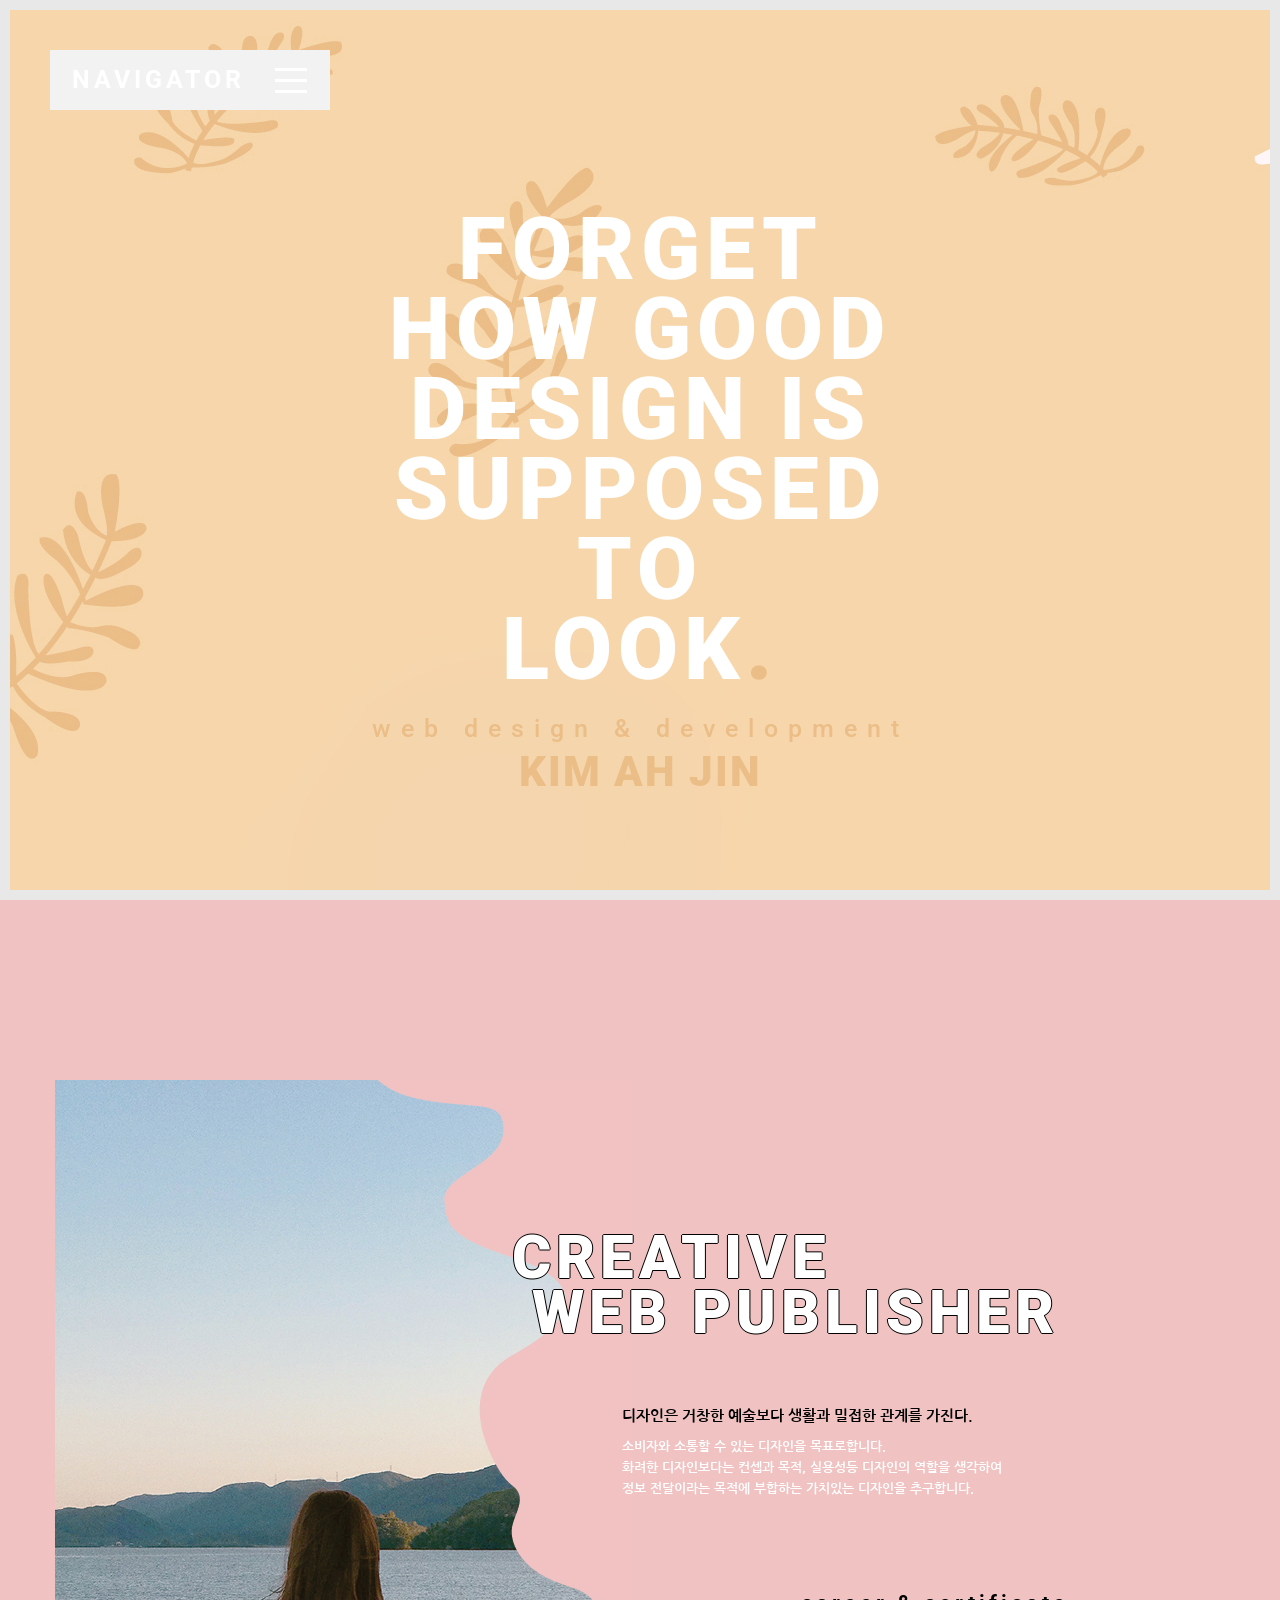
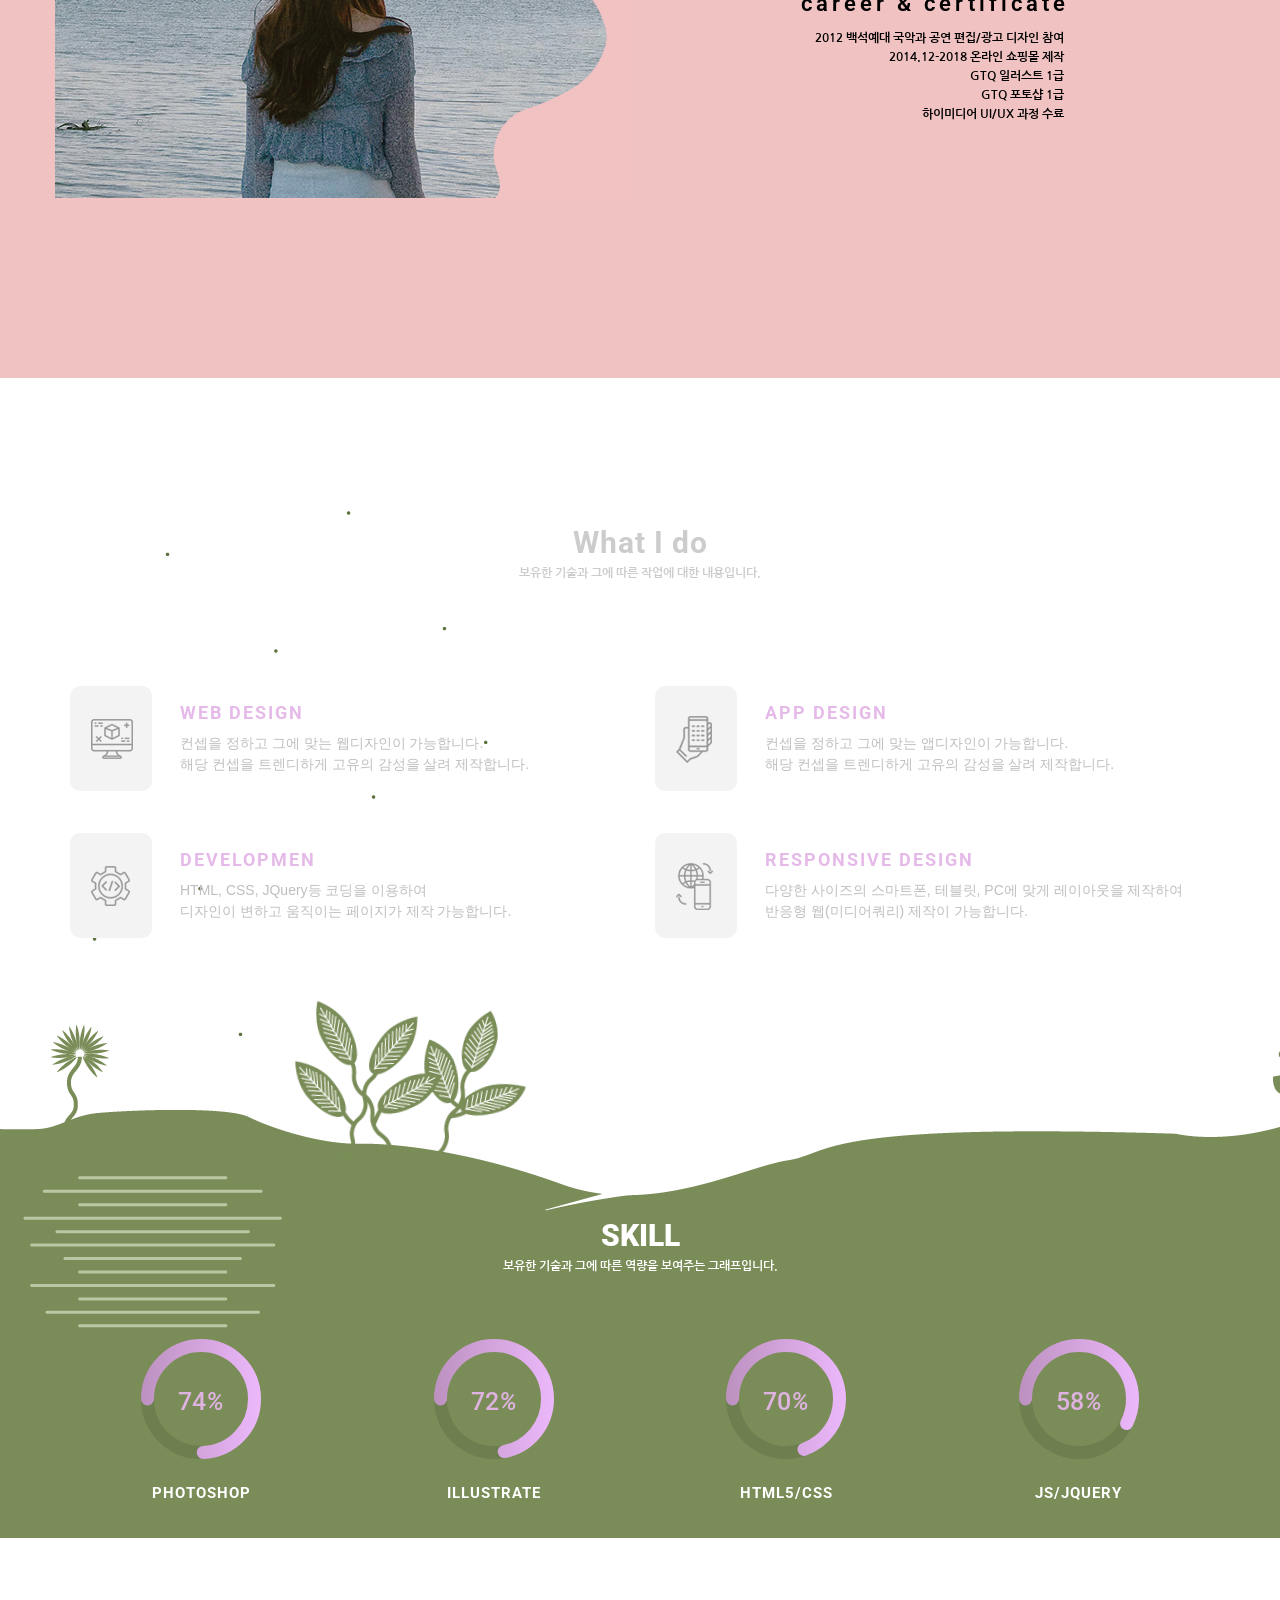
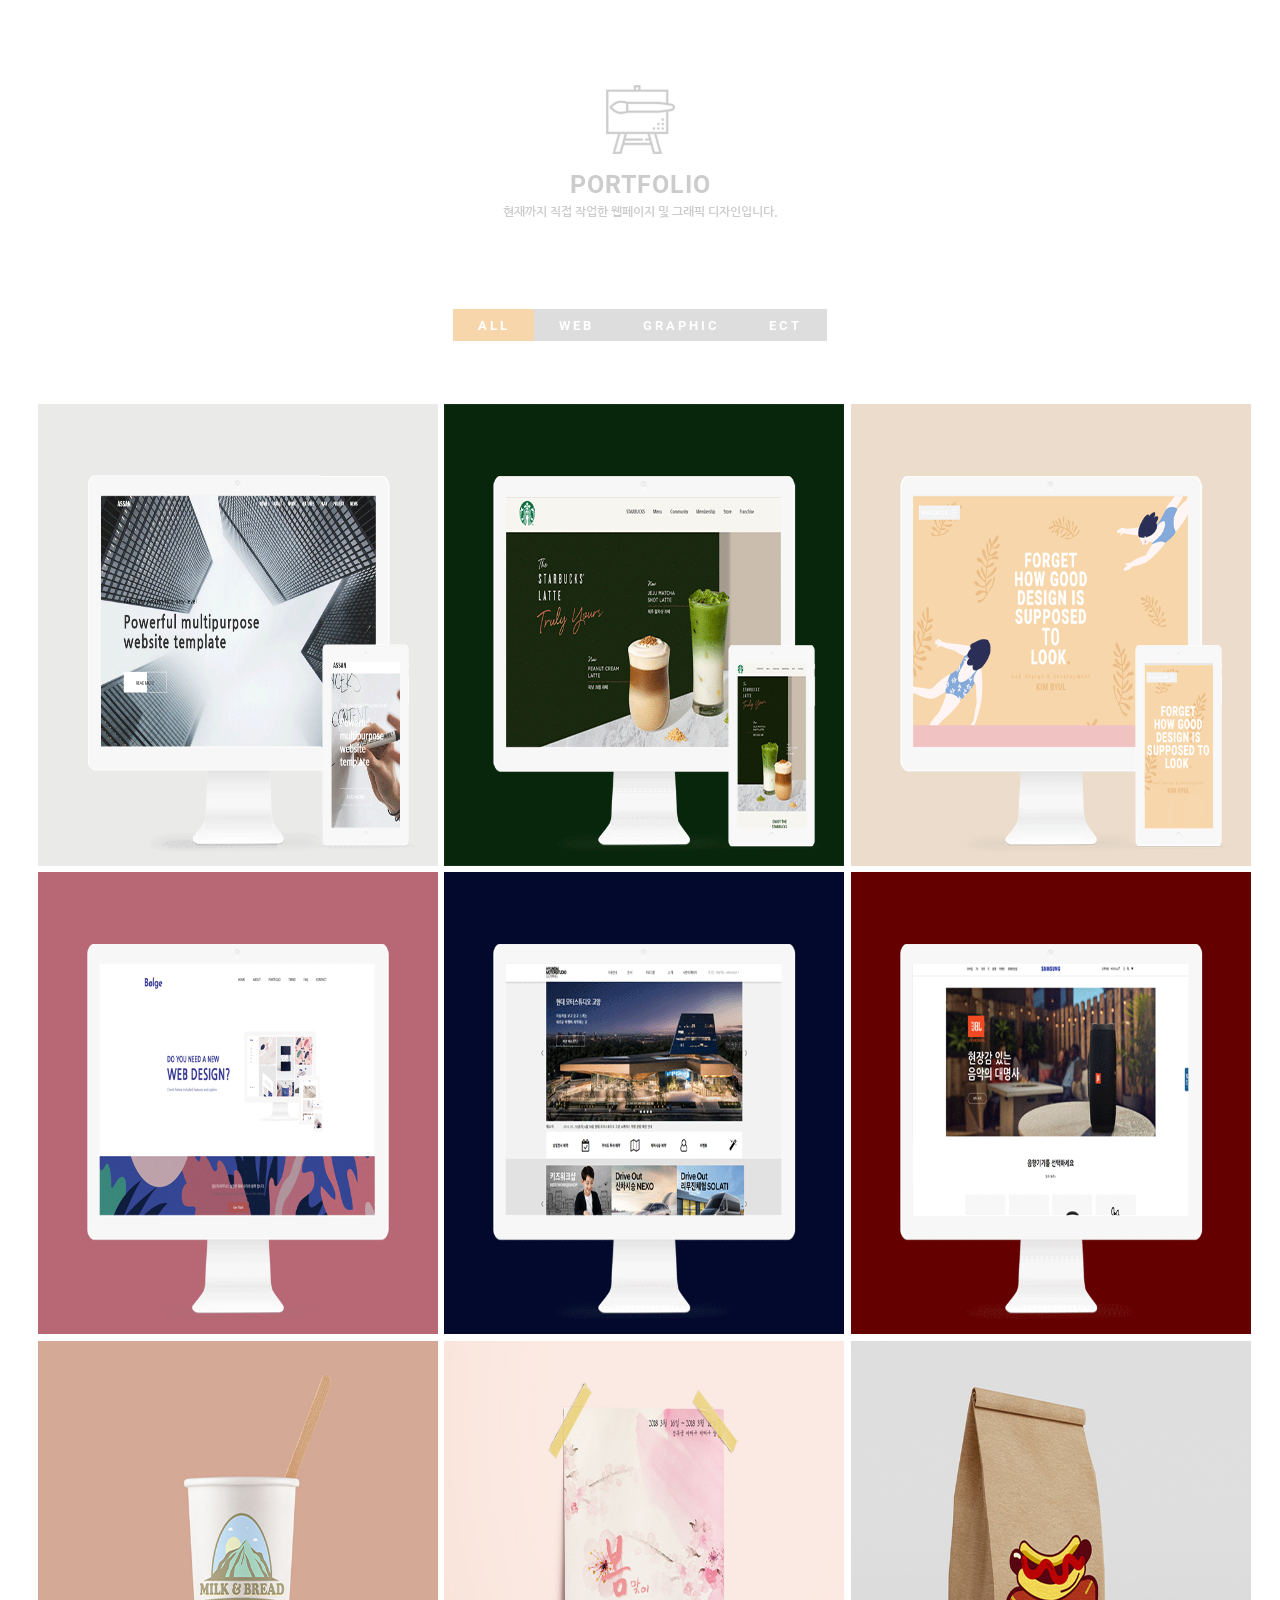
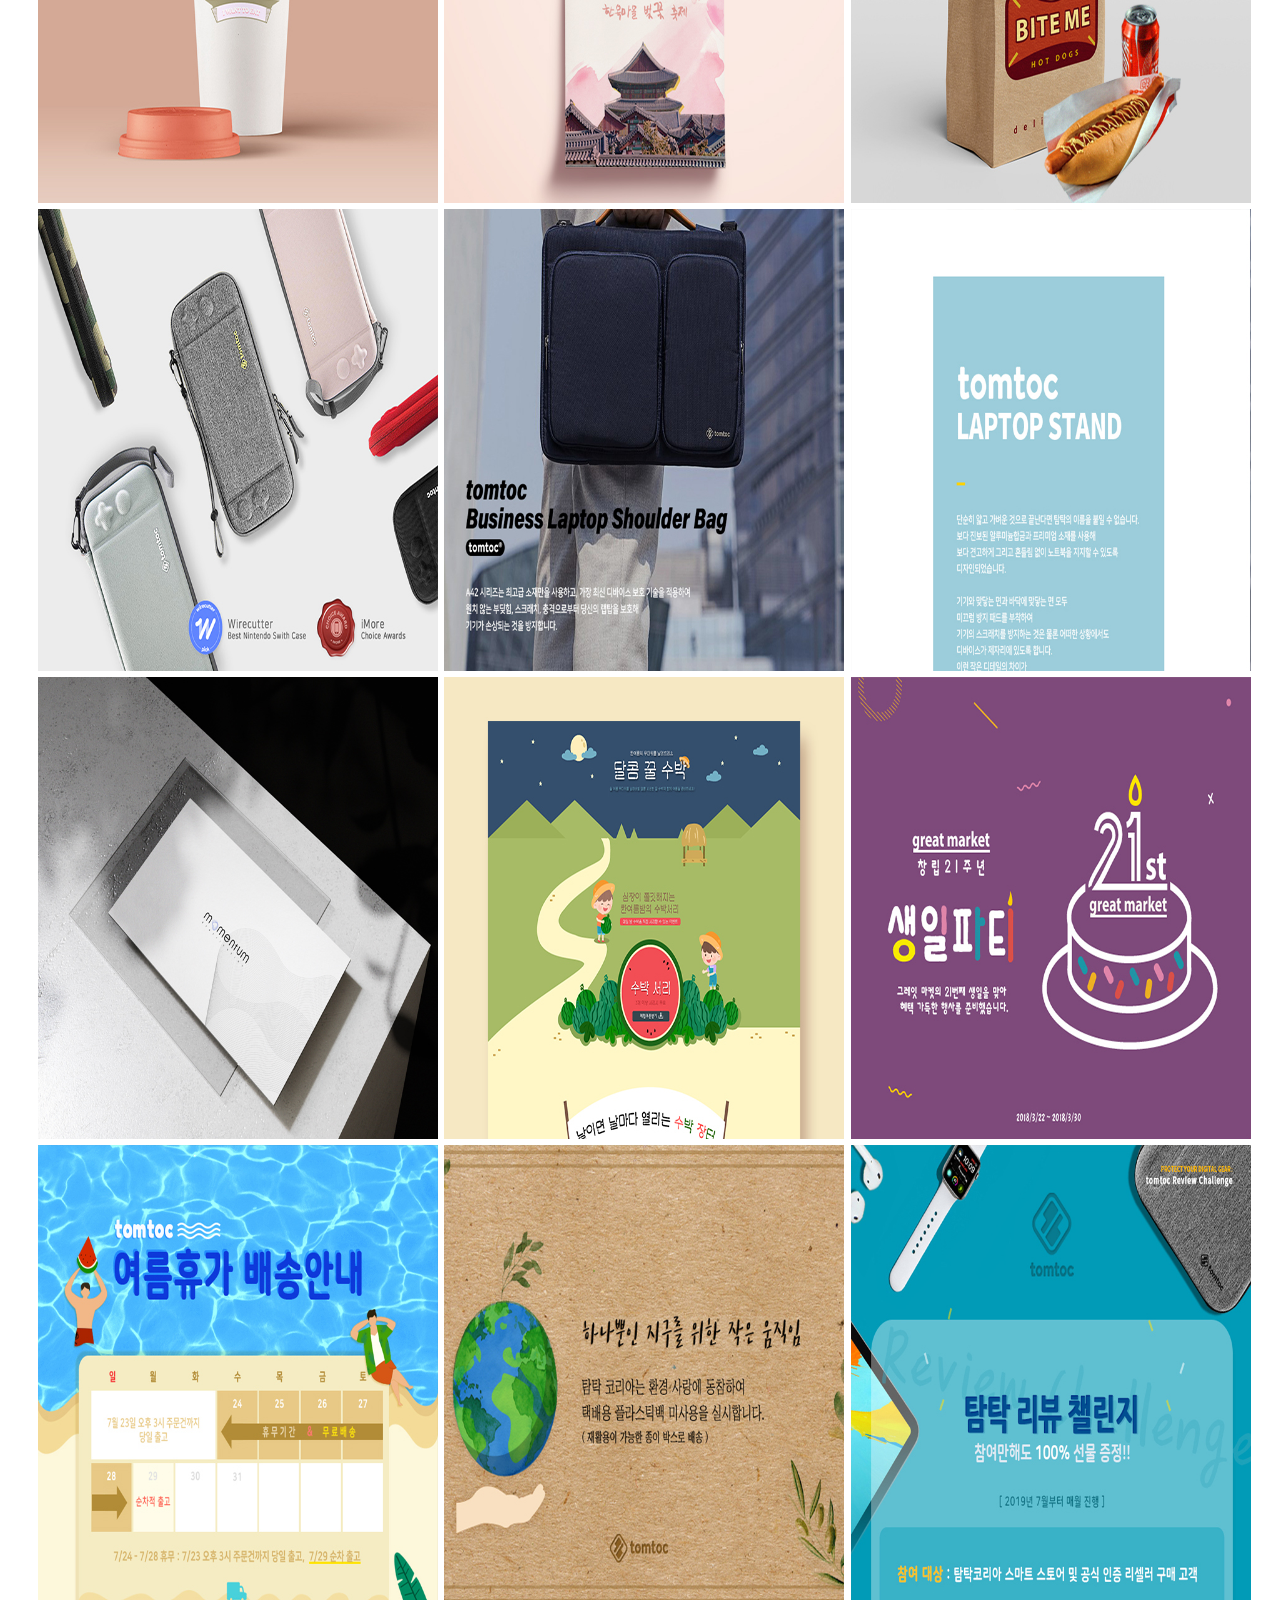
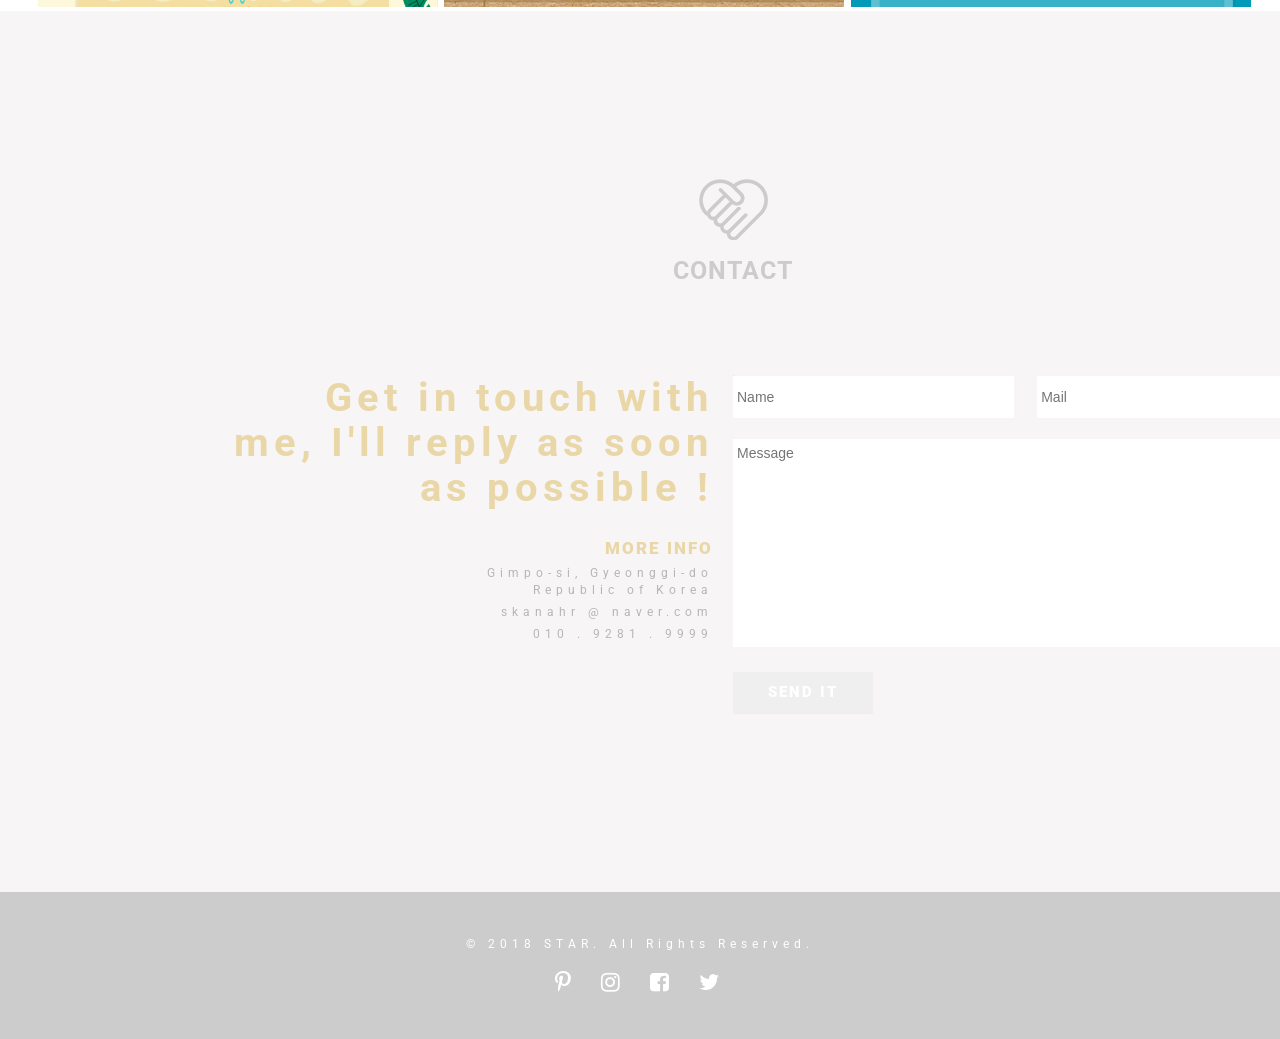
==== commit 0b238abd: "01 01" ====
--- a/html/main.html
+++ b/html/main.html
@@ -280,7 +280,7 @@
                 <div class="grid-item g1">
                   <img src="../images/lg/portfolio_web_1.gif" alt="포폴">
                   <div class="caption">
-                    <a href="http://skanahr.dothome.co.kr/project6/">
+                    <a href="https://bamb22.github.io/05/html/main.html">
                       <div>
                         <h2>ASSAN</h2>
                         <p>/ Responsive web</p>
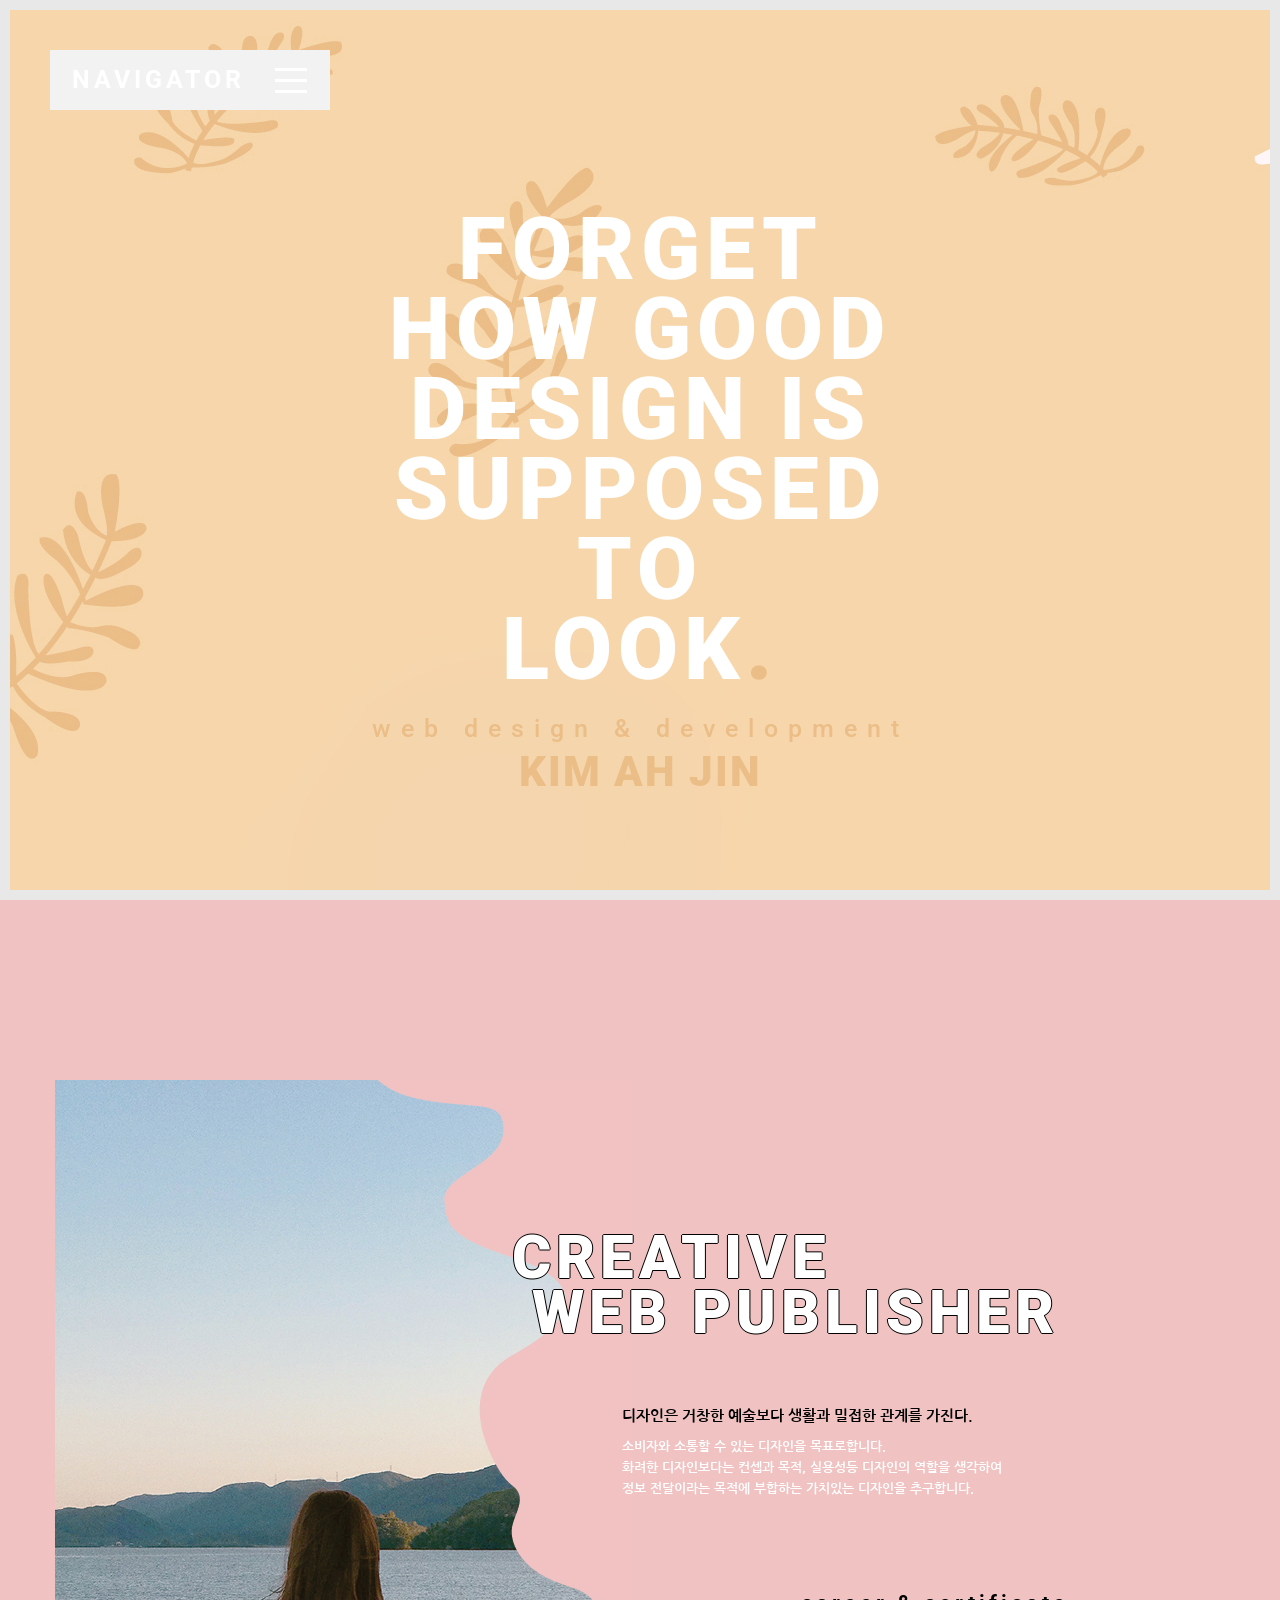
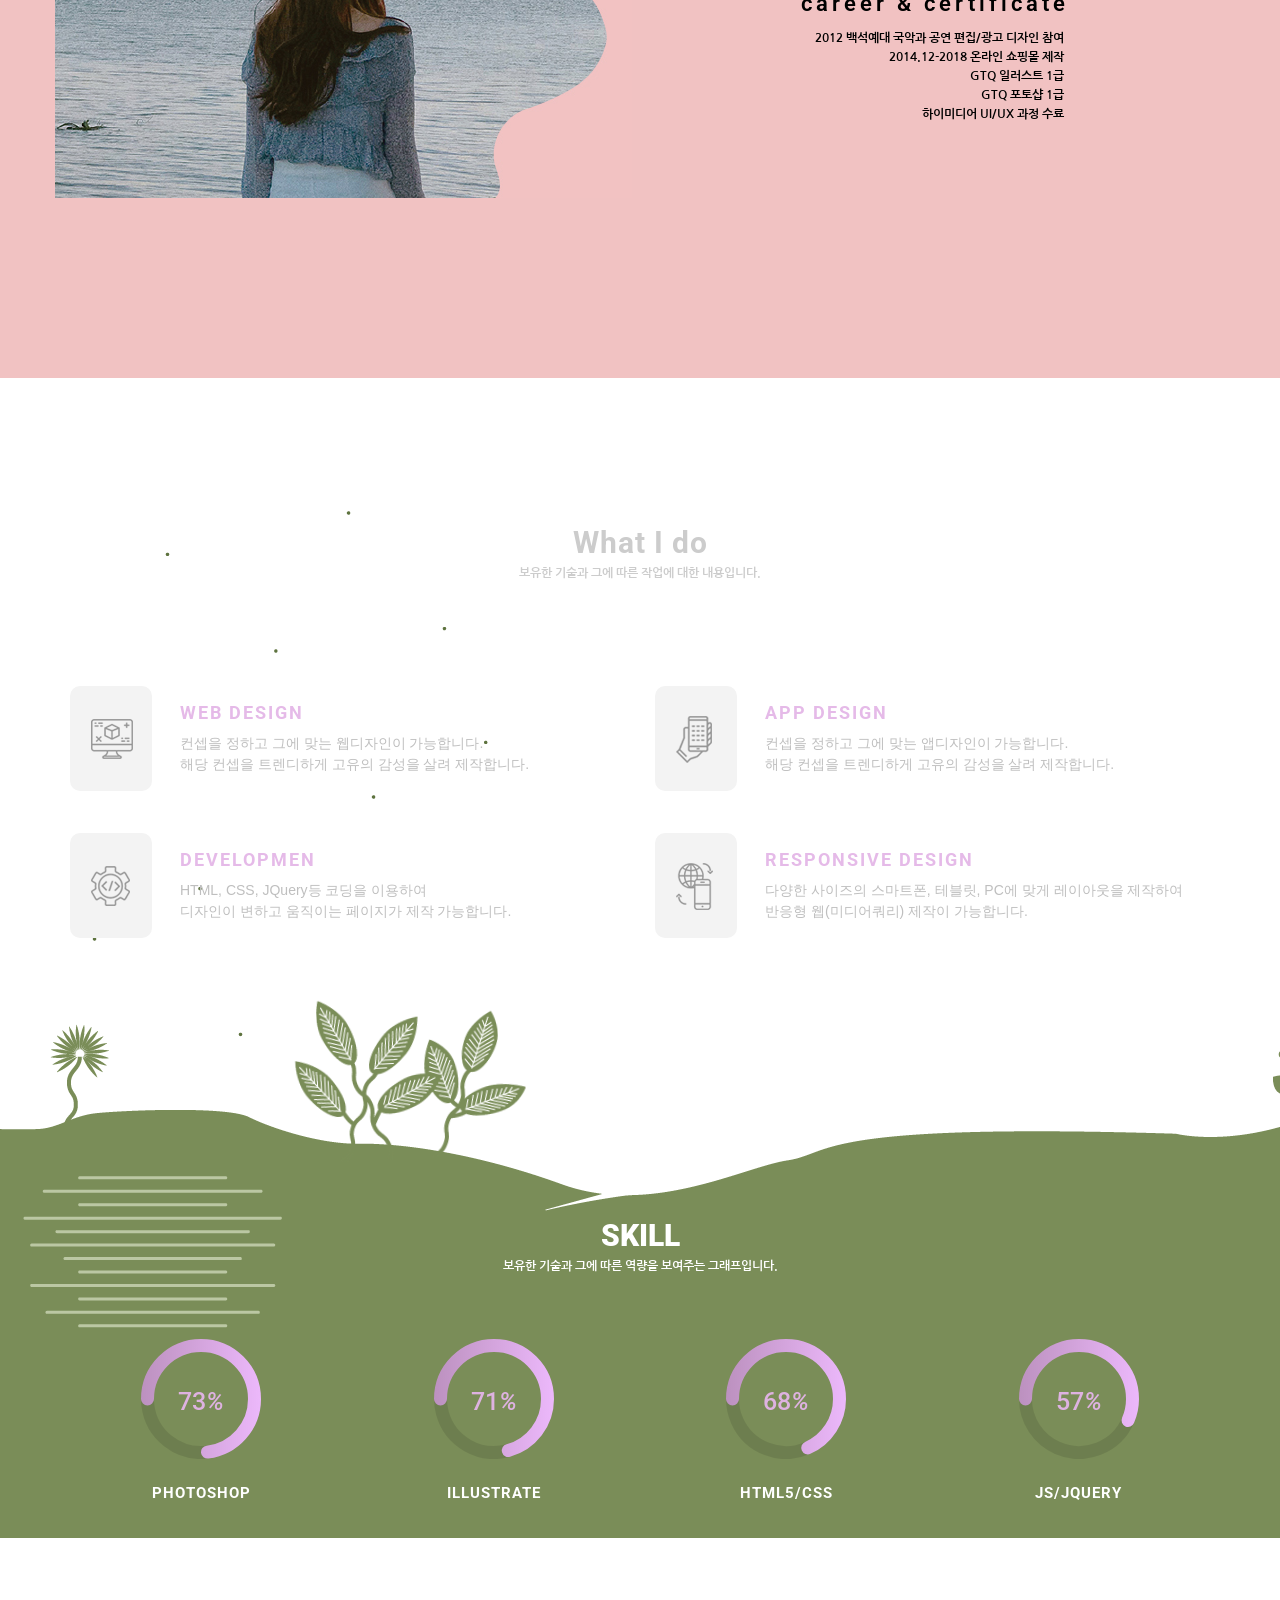
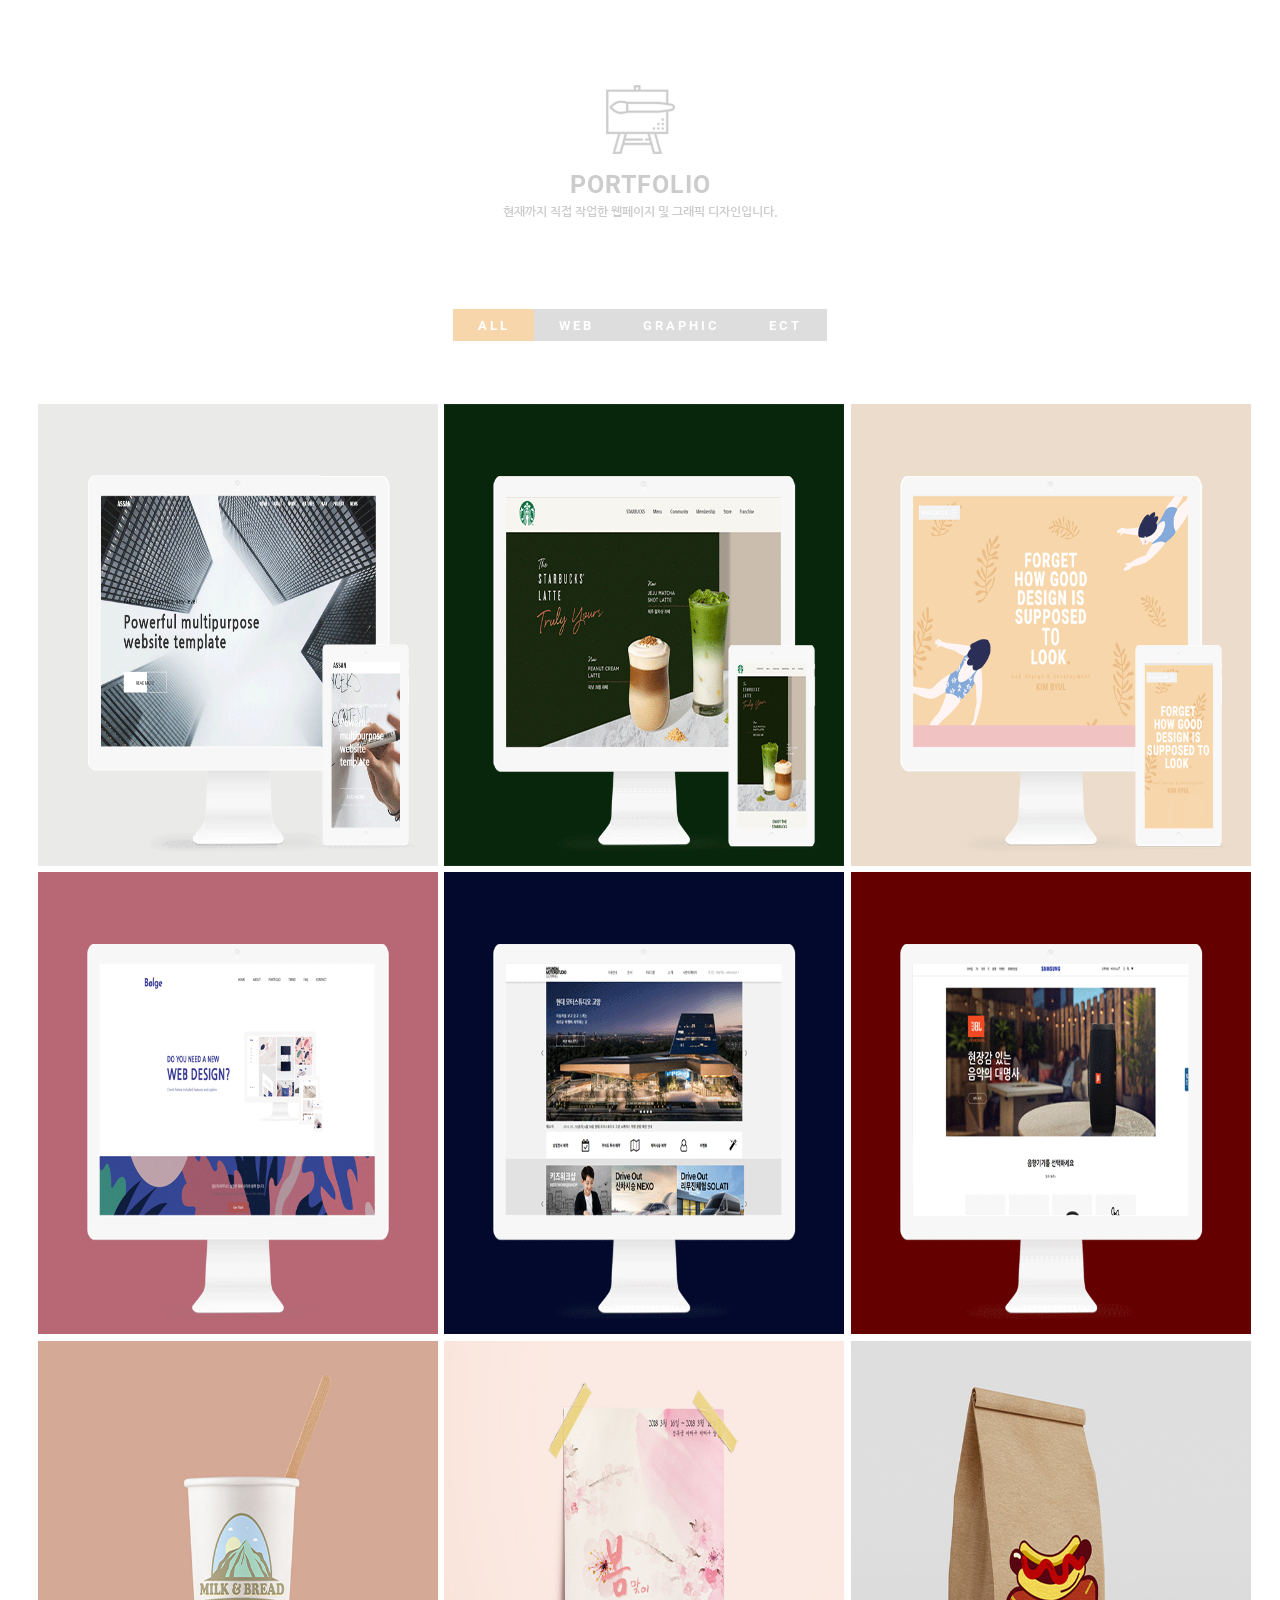
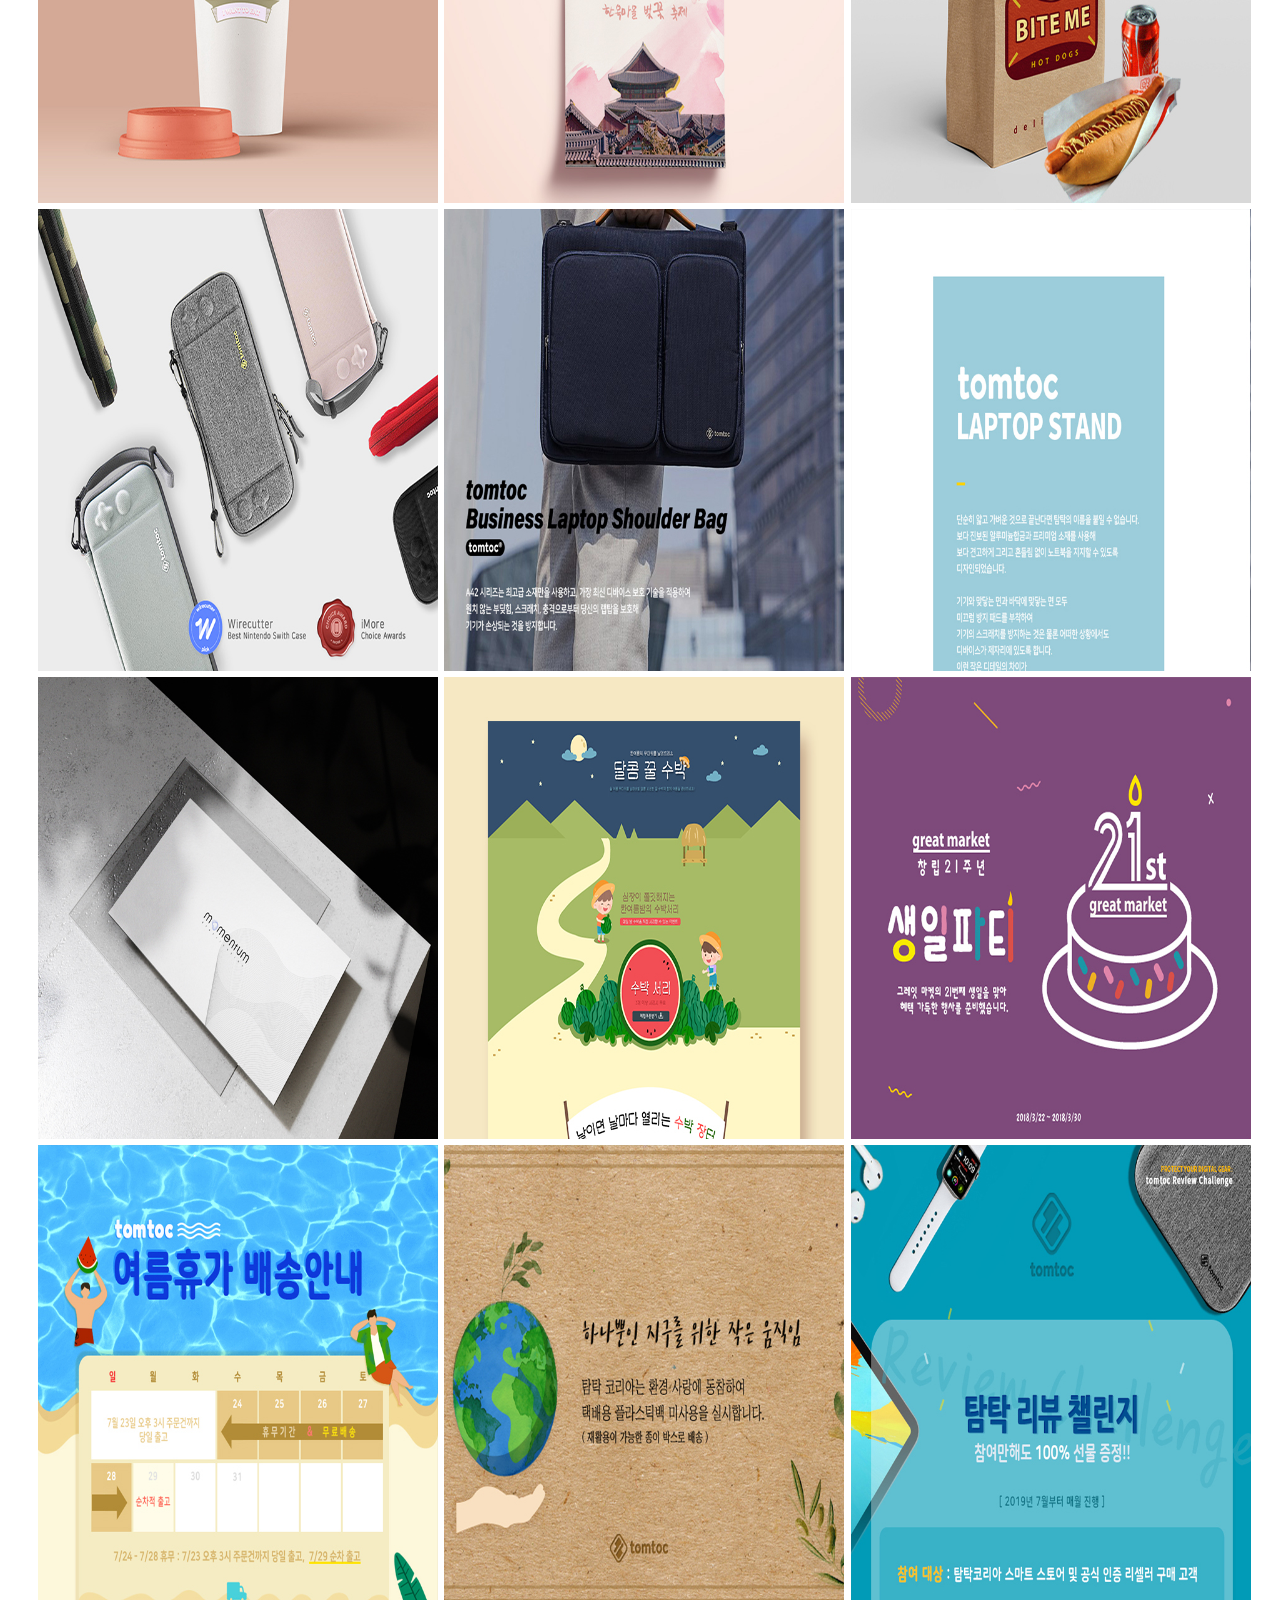
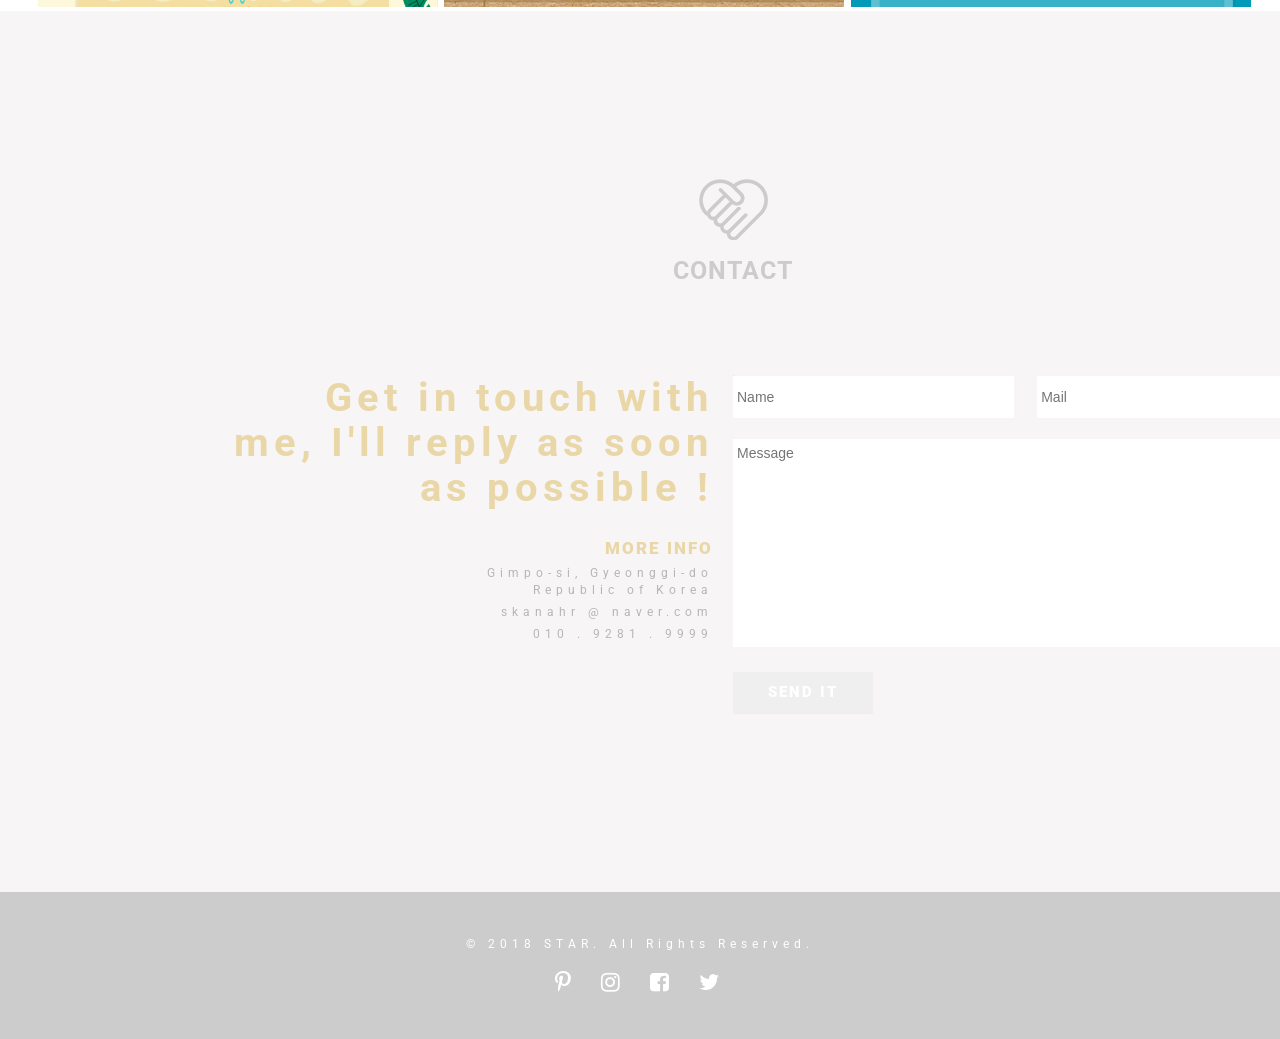
==== commit 2dfb35cb: "01 01" ====
--- a/html/main.html
+++ b/html/main.html
@@ -292,7 +292,7 @@
                 <div class="grid-item g2">
                   <img src="../images/lg/portfolio_web_2.gif" alt="포폴">
                   <div class="caption">
-                    <a href="http://skanahr.dothome.co.kr/project5/">
+                    <a href="https://bamb22.github.io/06/html/main.html">
                       <div>
                         <h2>STARBUCKS</h2>
                         <p>/ Responsive web</p>
@@ -316,7 +316,7 @@
                 <div class="grid-item g2">
                   <img src="../images/lg/portfolio_web_4.gif" alt="포폴">
                   <div class="caption">
-                    <a href="http://skanahr.dothome.co.kr/project4">
+                    <a href="https://bamb22.github.io/04/html/main.html">
                       <div>
                         <h2>BOLGE</h2>
                         <p>/ web</p>
@@ -328,7 +328,7 @@
                 <div class="grid-item g2">
                   <img src="../images/lg/portfolio_web_5.gif" alt="포폴">
                   <div class="caption">
-                    <a href="http://snsahr.dothome.co.kr/project1">
+                    <a href="https://bamb22.github.io/02/html/main.html">
                       <div>
                         <h2>HYUNDAI MOTOR STUDIO</h2>
                         <p>/ web</p>
@@ -340,7 +340,7 @@
                 <div class="grid-item g2">
                   <img src="../images/lg/portfolio_web_6.gif" alt="포폴">
                   <div class="caption">
-                    <a href="http://snsahr.dothome.co.kr/project2/">
+                    <a href="https://bamb22.github.io/03/html/main.html">
                       <div>
                         <h2>SAMSUNG</h2>
                         <p>/ web</p>
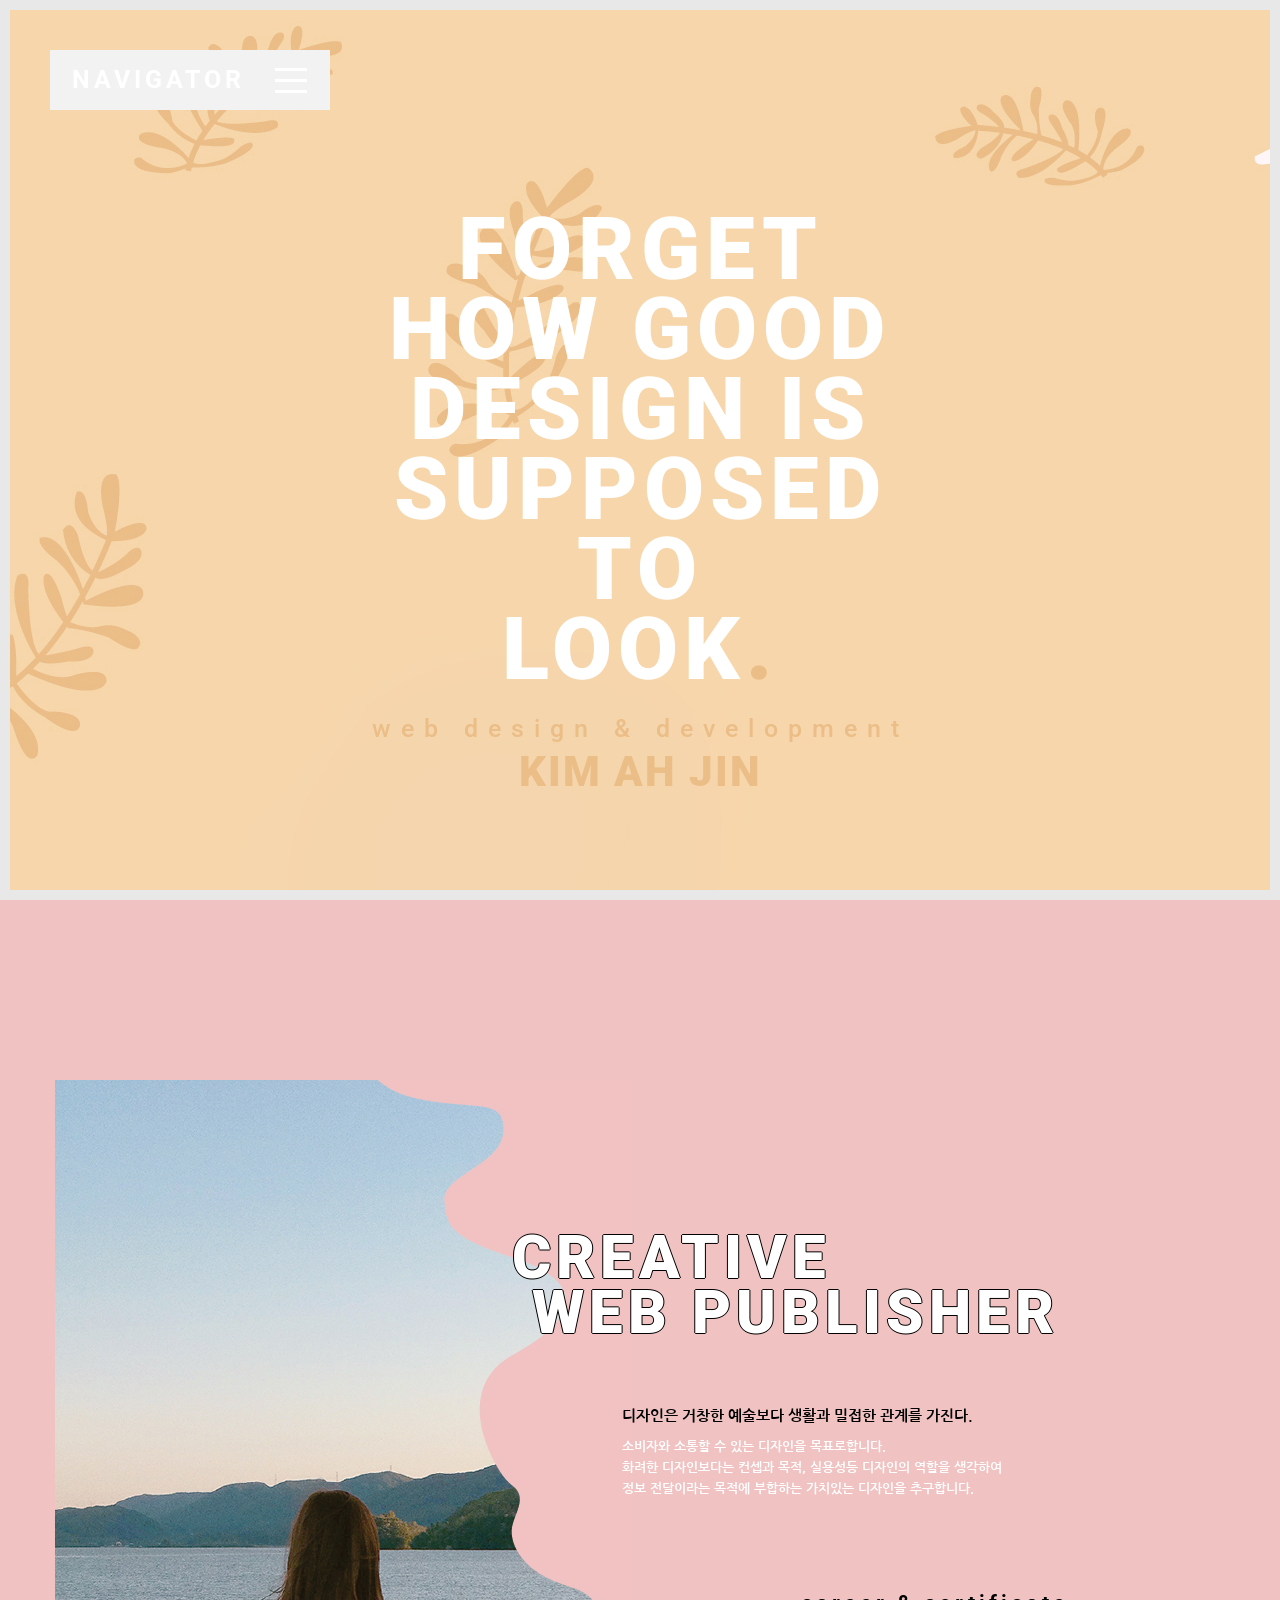
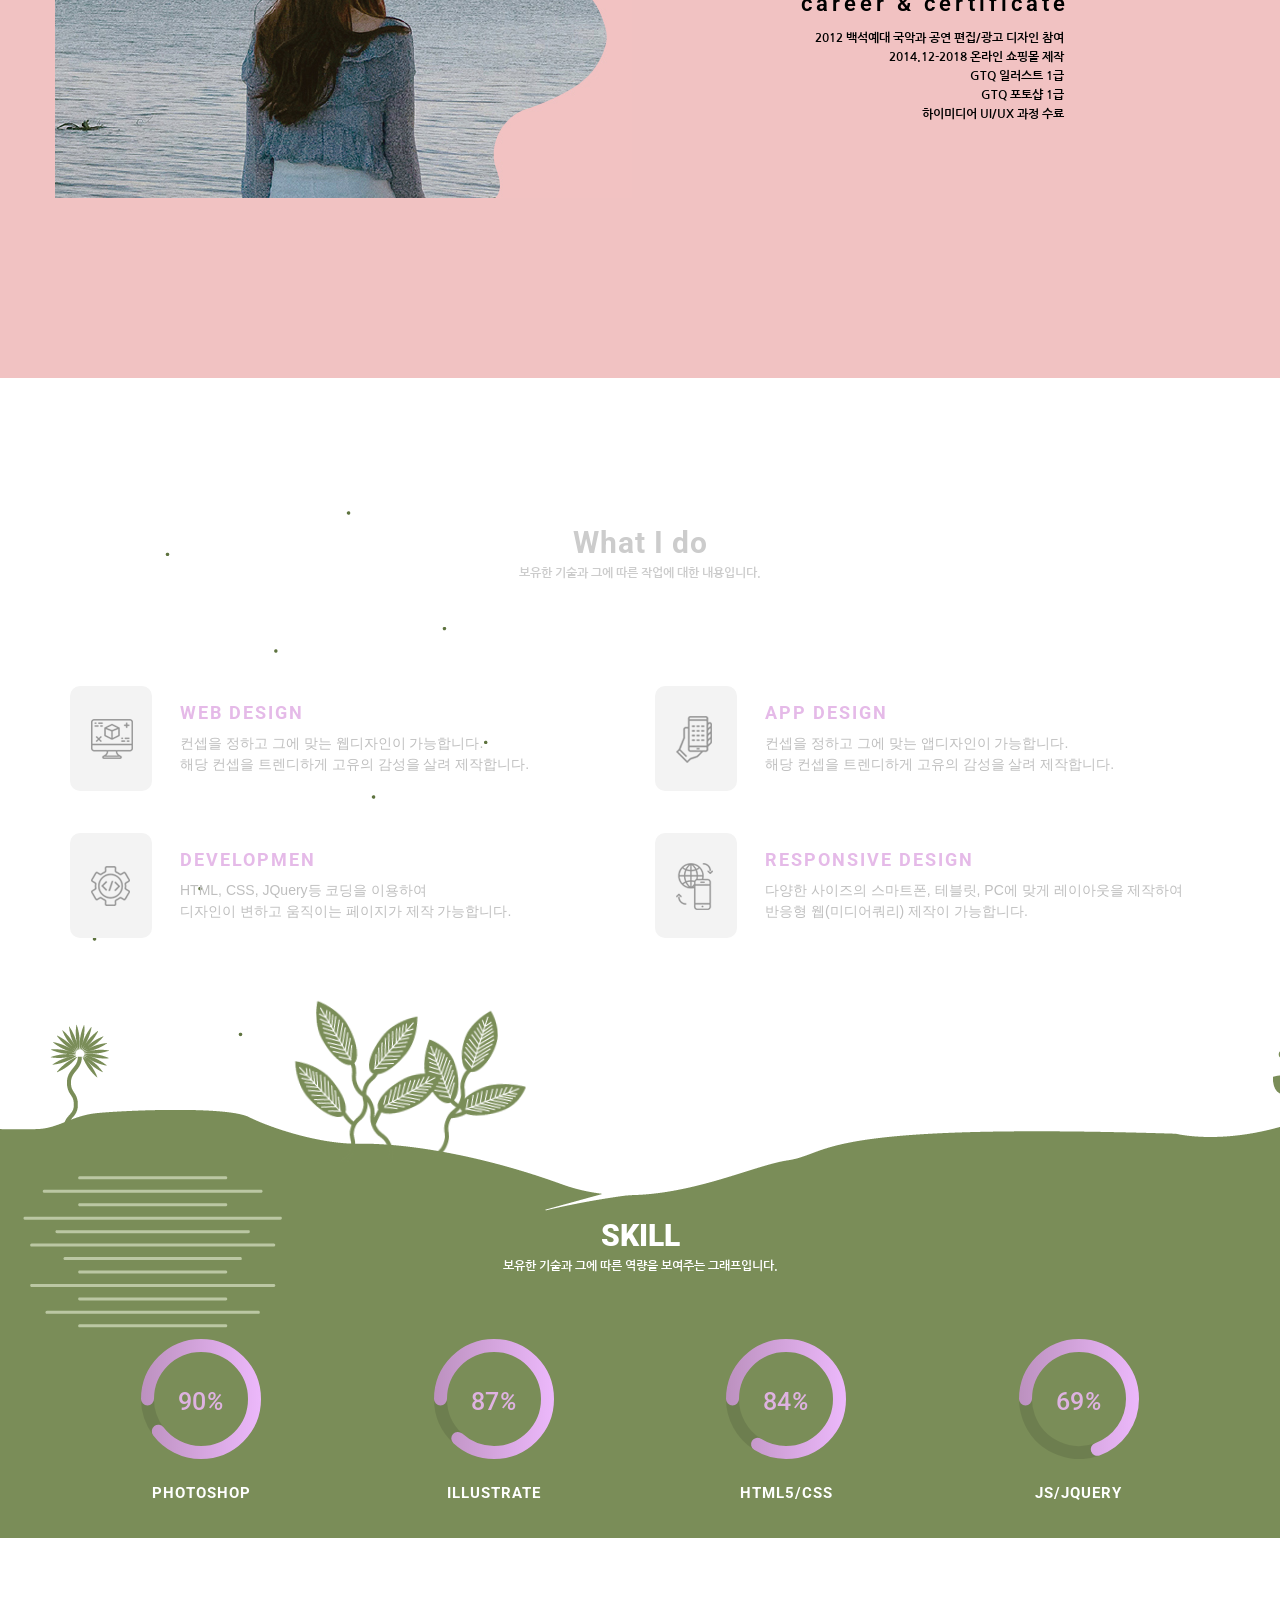
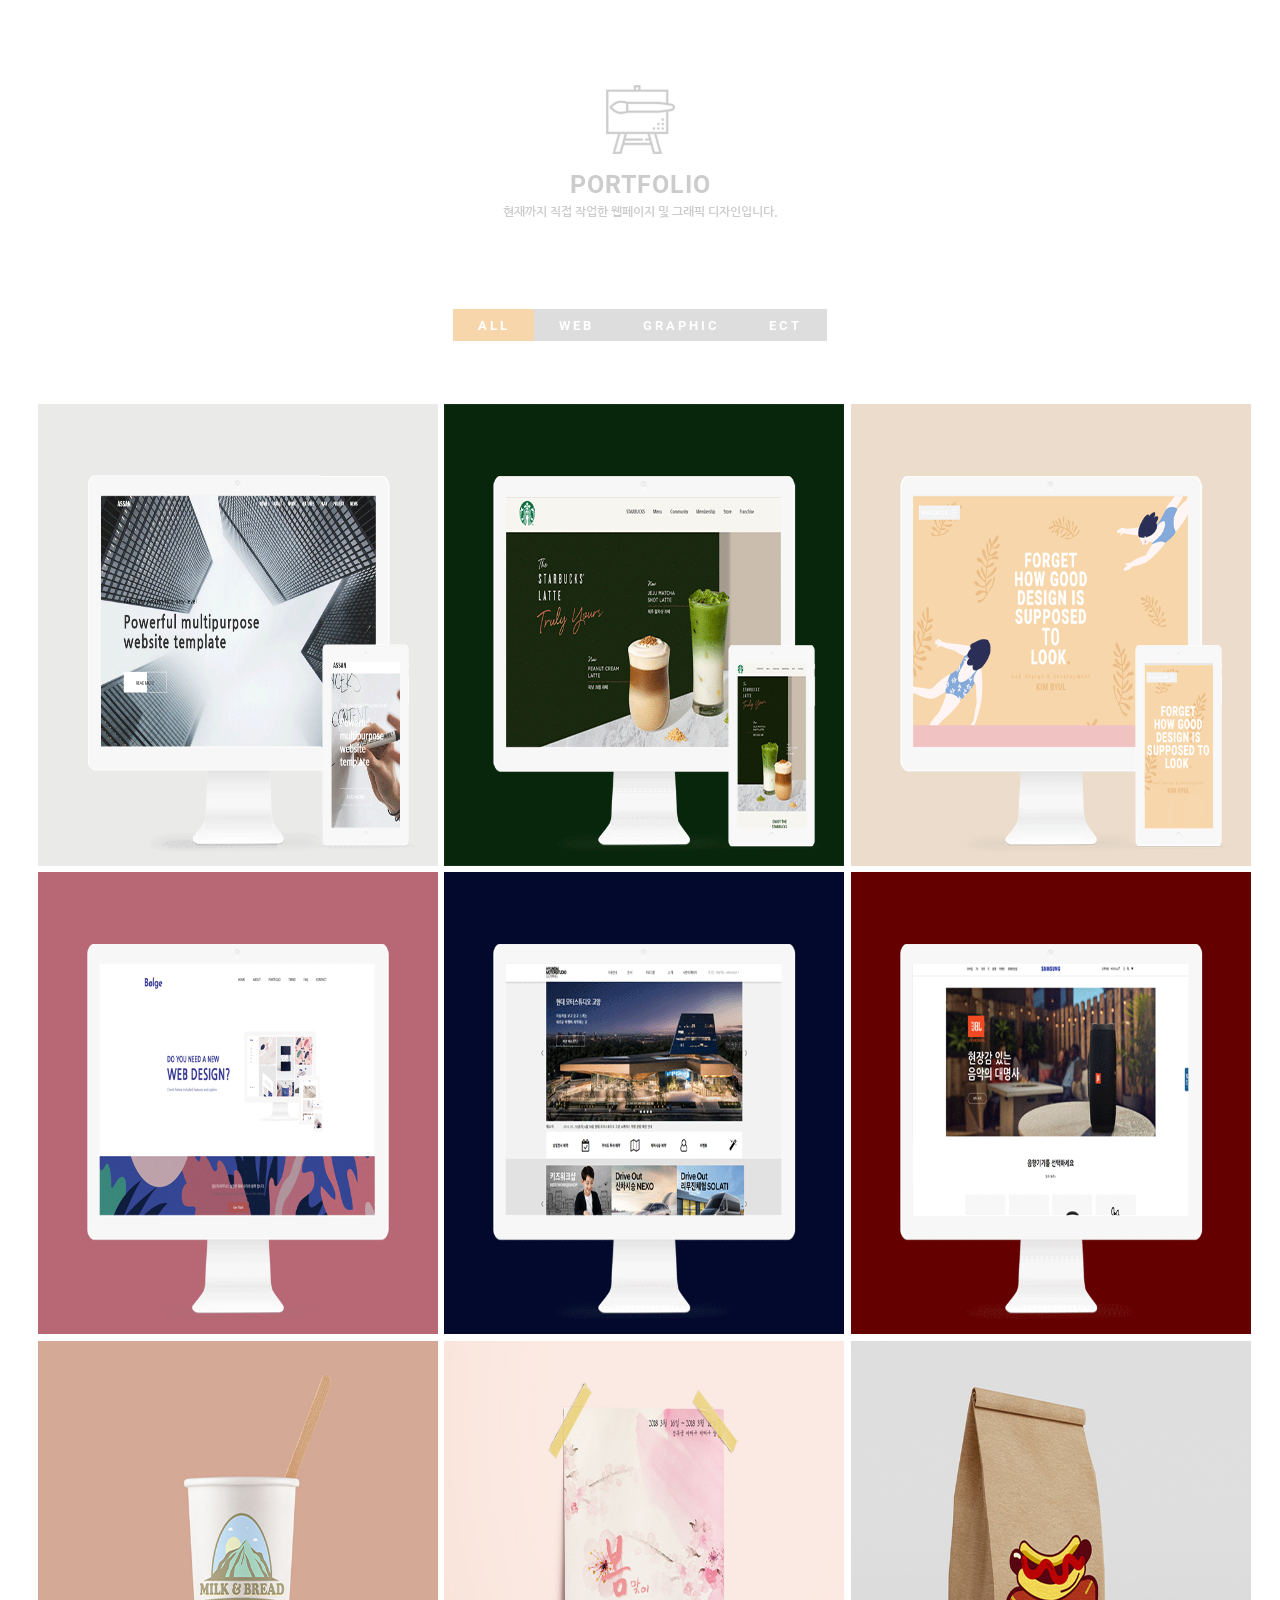
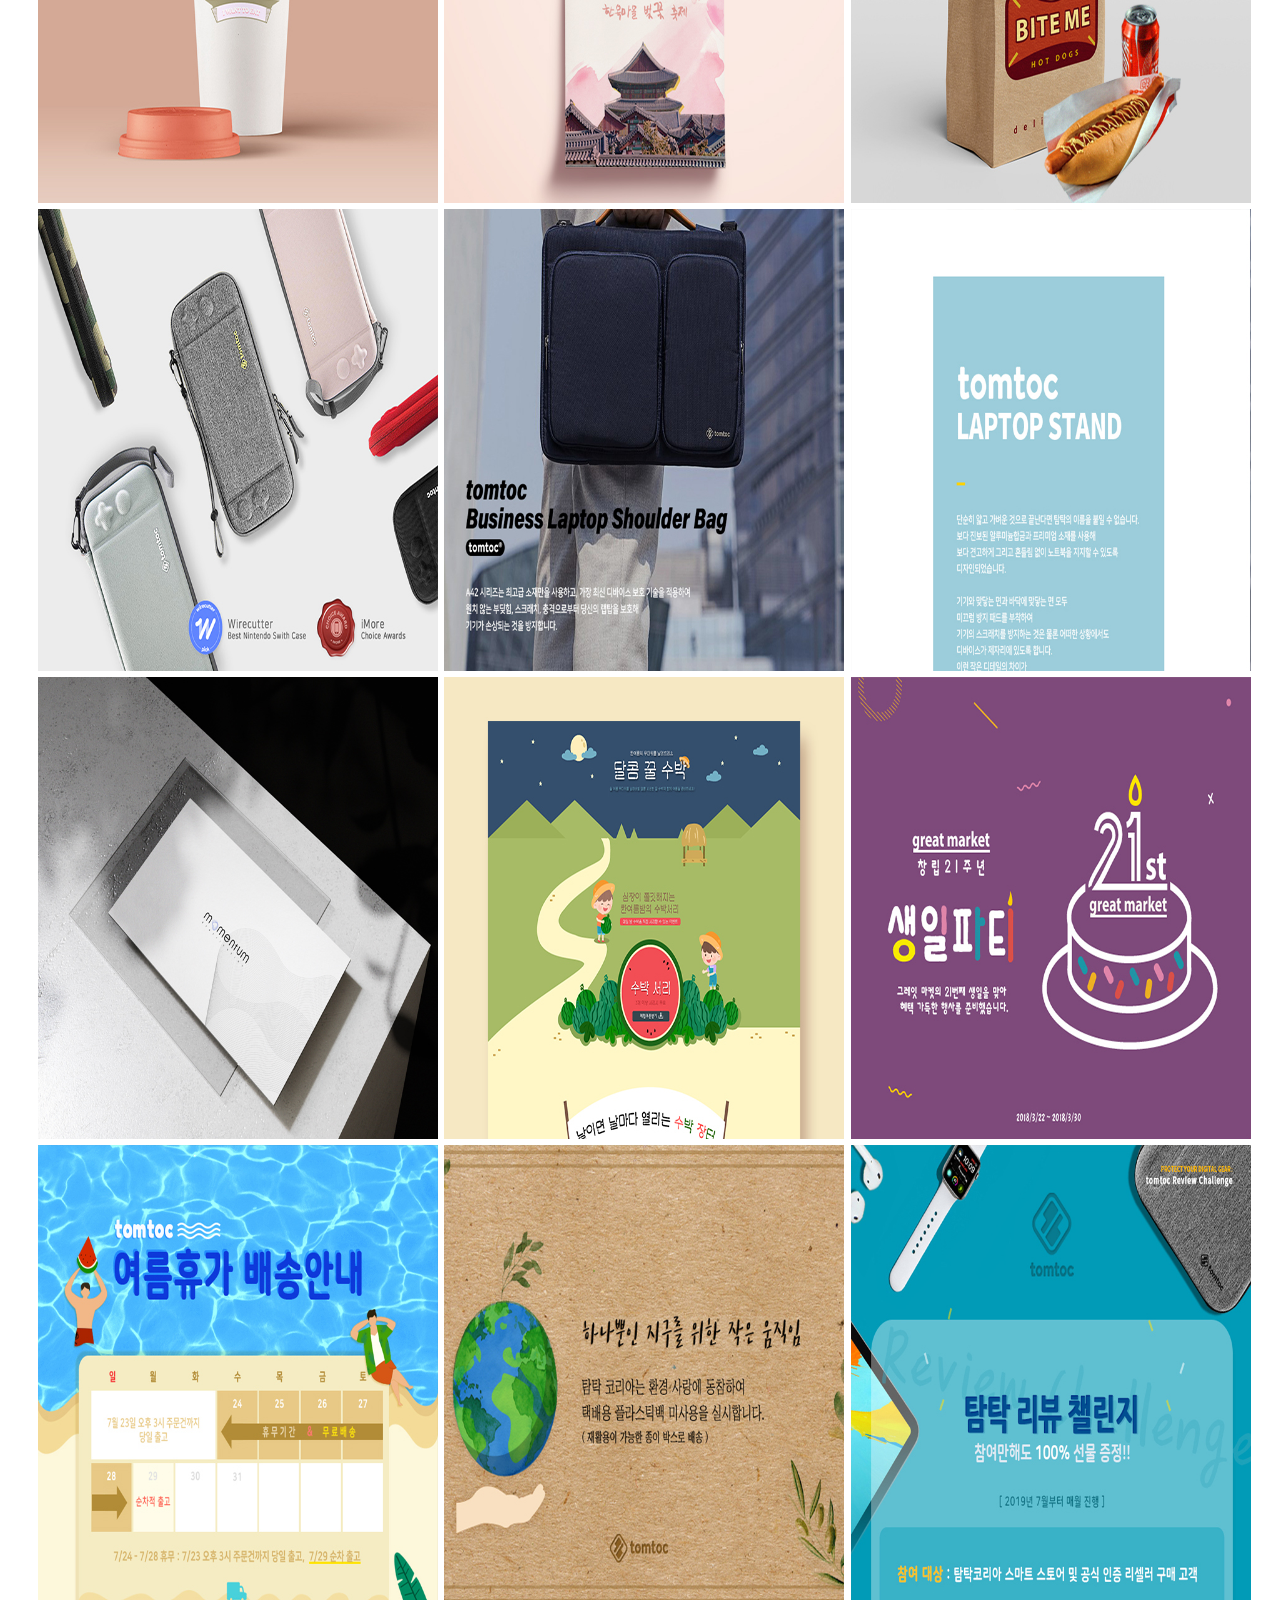
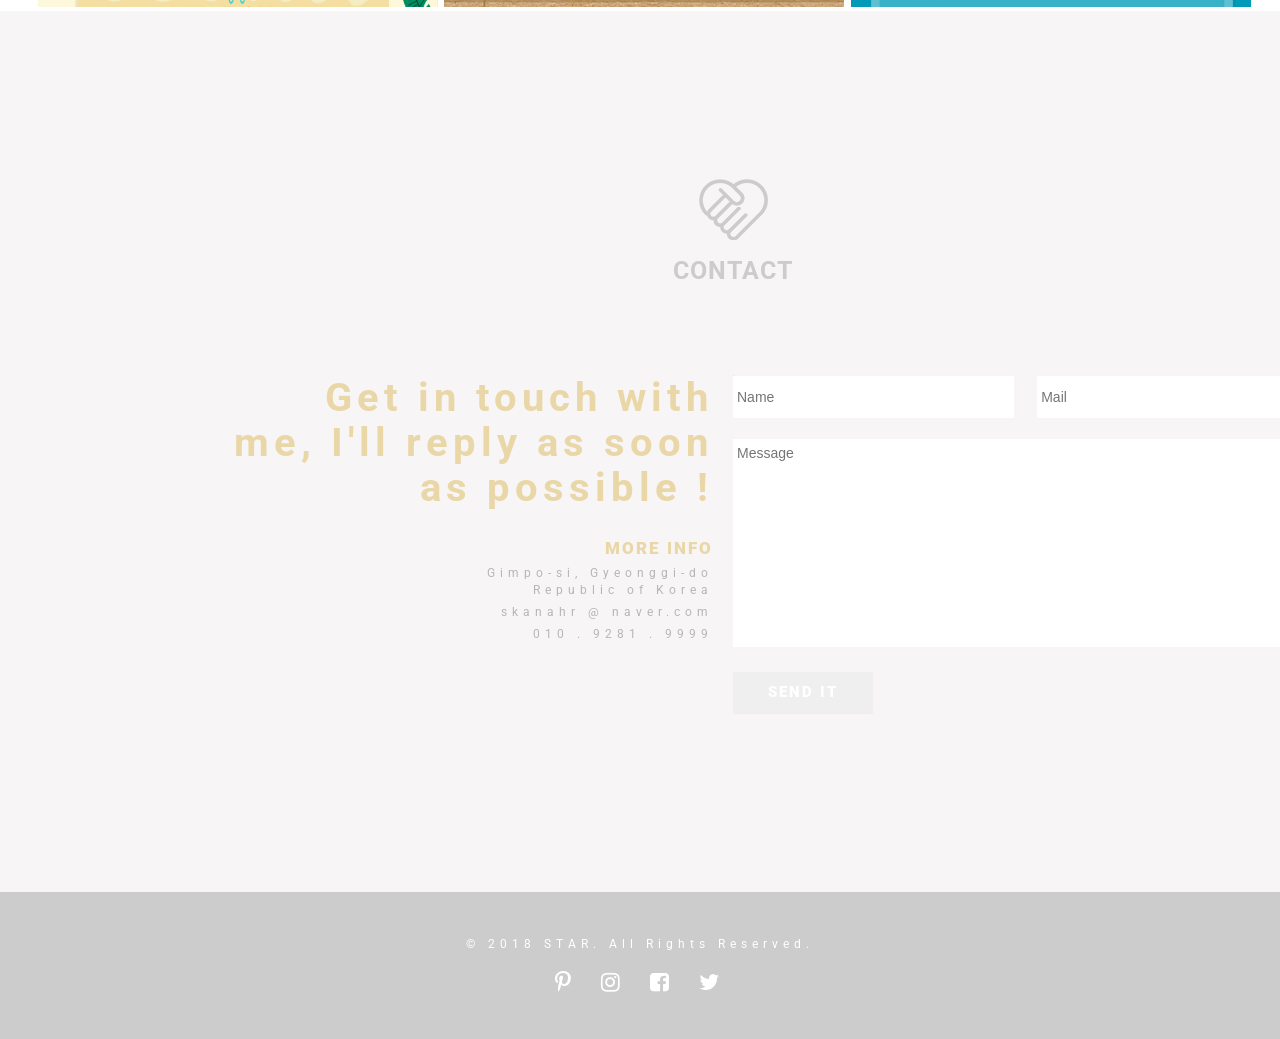
==== commit de810293: "01 01" ====
--- a/html/main.html
+++ b/html/main.html
@@ -304,7 +304,7 @@
                 <div class="grid-item g1">
                 <img src="../images/lg/portfolio_web_3.gif" alt="포폴">
                   <div class="caption">
-                    <a href="http://snsahr.dothome.co.kr/photofolio/">
+                    <a href="https://bamb22.github.io/01/html/main.html">
                       <div>
                         <h2>MY PHOTOFOLIO</h2>
                         <p>/ web</p>
